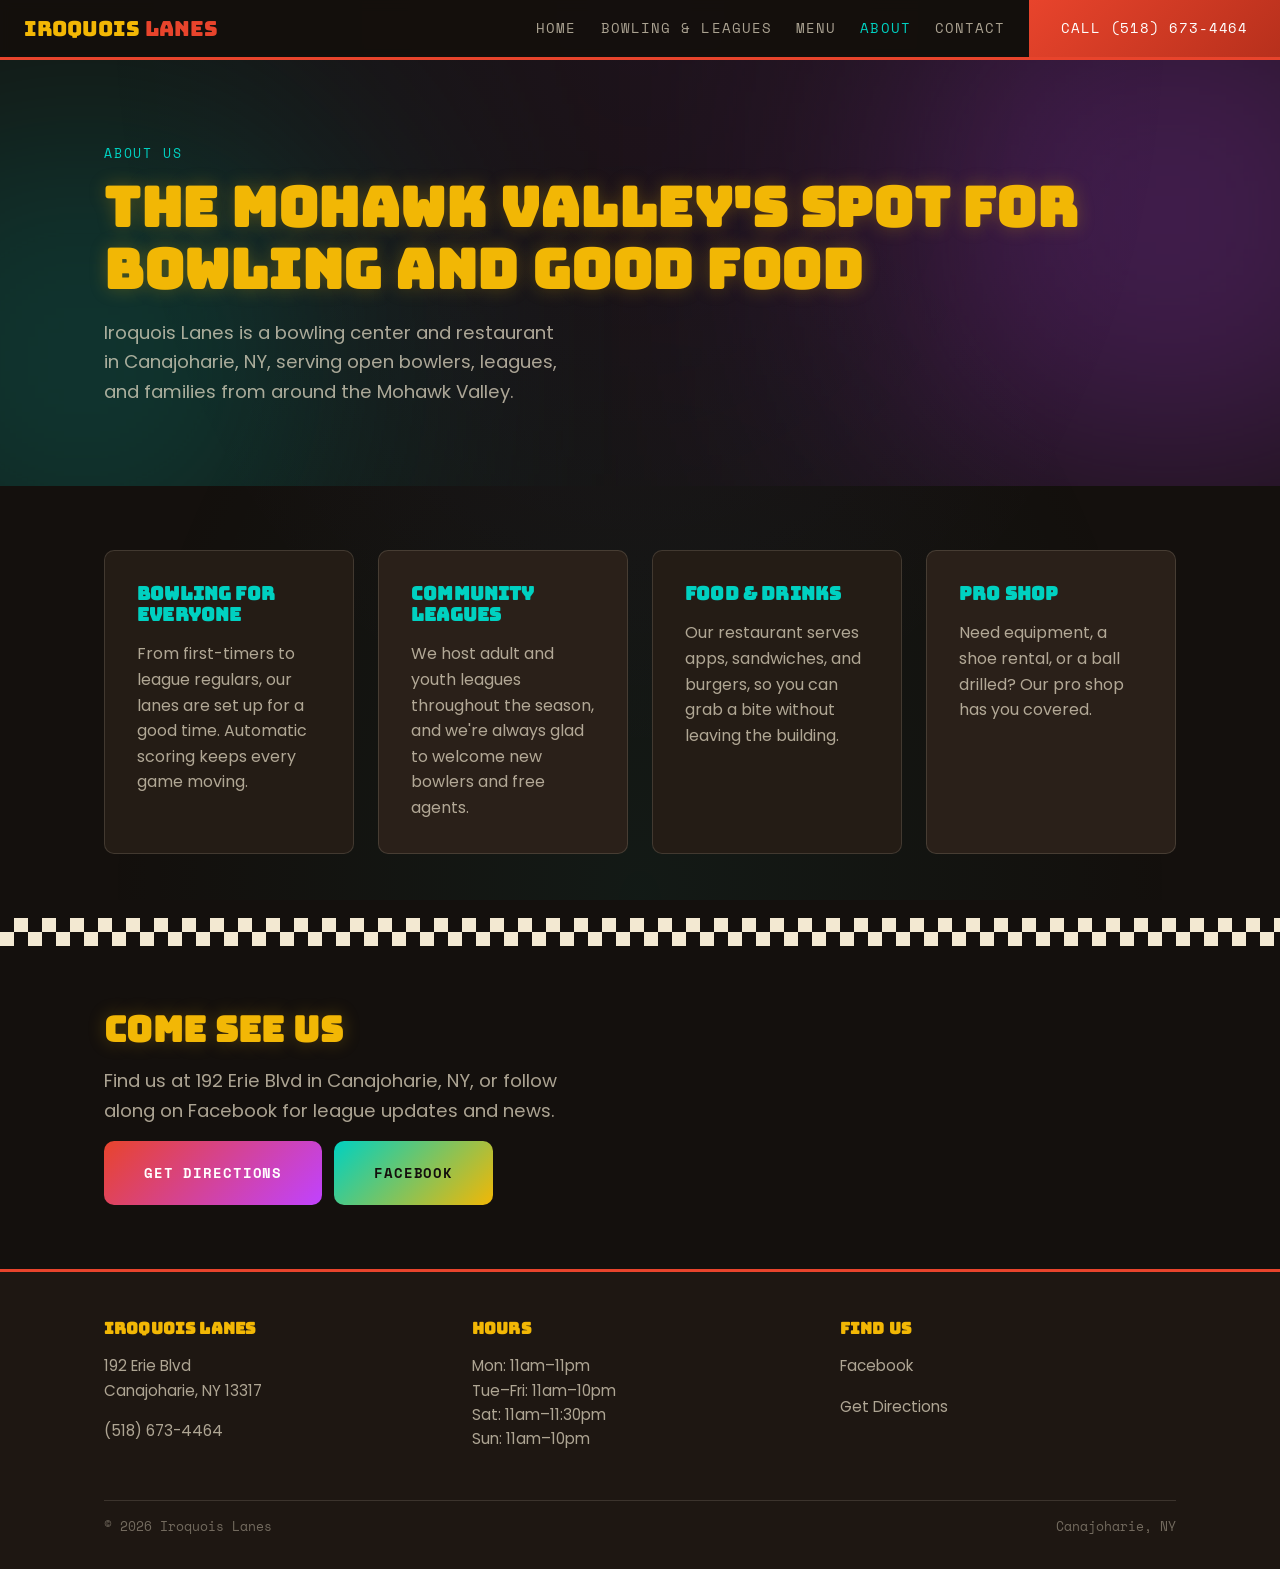
==== about.html @ 58350961 "Initial multi-page site for Iroquois Lanes Home, Bowling & Leagues, Menu, About, and Contact pages w" ====
<!DOCTYPE html>
<html lang="en">
<head>
<meta charset="UTF-8">
<meta name="viewport" content="width=device-width, initial-scale=1.0">
<title>About | Iroquois Lanes</title>
<meta name="description" content="Iroquois Lanes is Canajoharie, NY's home for bowling, leagues, and good food in the Mohawk Valley.">
<link rel="preconnect" href="https://fonts.googleapis.com">
<link rel="preconnect" href="https://fonts.gstatic.com" crossorigin>
<link href="https://fonts.googleapis.com/css2?family=Bungee&family=Poppins:wght@400;500;600;700&family=Space+Mono:wght@400;700&display=swap" rel="stylesheet">
<link rel="stylesheet" href="styles.css">
</head>
<body>
<a class="skip-link" href="#main">Skip to content</a>

<header class="site-header">
  <div class="header-content">
    <a href="index.html" class="brand">IROQUOIS <span>LANES</span></a>
    <button class="nav-toggle" aria-label="Toggle navigation" aria-expanded="false">&#9776;</button>
    <nav class="main-nav">
      <a href="index.html">Home</a>
      <a href="leagues.html">Bowling &amp; Leagues</a>
      <a href="menu.html">Menu</a>
      <a href="about.html" aria-current="page">About</a>
      <a href="contact.html">Contact</a>
    </nav>
  </div>
  <a href="tel:+15186734464" class="btn-header">Call (518) 673-4464</a>
</header>

<main id="main">

  <section class="hero">
    <div class="wrap">
      <span class="eyebrow">About Us</span>
      <h1>The Mohawk Valley's spot for bowling and good food</h1>
      <p class="hero-sub">Iroquois Lanes is a bowling center and restaurant in Canajoharie, NY, serving open bowlers, leagues, and families from around the Mohawk Valley.</p>
    </div>
  </section>

  <section>
    <div class="wrap">
      <div class="card-grid">
        <div class="card">
          <h3>Bowling for Everyone</h3>
          <p>From first-timers to league regulars, our lanes are set up for a good time. Automatic scoring keeps every game moving.</p>
        </div>
        <div class="card">
          <h3>Community Leagues</h3>
          <p>We host adult and youth leagues throughout the season, and we're always glad to welcome new bowlers and free agents.</p>
        </div>
        <div class="card">
          <h3>Food &amp; Drinks</h3>
          <p>Our restaurant serves apps, sandwiches, and burgers, so you can grab a bite without leaving the building.</p>
        </div>
        <div class="card">
          <h3>Pro Shop</h3>
          <p>Need equipment, a shoe rental, or a ball drilled? Our pro shop has you covered.</p>
        </div>
      </div>
    </div>
  </section>

  <div class="checker-divider"></div>

  <section>
    <div class="wrap">
      <h2>Come see us</h2>
      <p class="hero-sub">Find us at 192 Erie Blvd in Canajoharie, NY, or follow along on Facebook for league updates and news.</p>
      <div class="btn-row">
        <a href="contact.html" class="btn-primary">Get Directions</a>
        <a href="https://www.facebook.com/p/Iroquois-Lanes-100047014855632/" target="_blank" rel="noopener" class="btn-secondary">Facebook</a>
      </div>
    </div>
  </section>

</main>

<footer class="site-footer">
  <div class="wrap">
    <div class="footer-grid">
      <div>
        <h3>Iroquois Lanes</h3>
        <p>192 Erie Blvd<br>Canajoharie, NY 13317</p>
        <p><a href="tel:+15186734464">(518) 673-4464</a></p>
      </div>
      <div>
        <h3>Hours</h3>
        <p>Mon: 11am&ndash;11pm<br>Tue&ndash;Fri: 11am&ndash;10pm<br>Sat: 11am&ndash;11:30pm<br>Sun: 11am&ndash;10pm</p>
      </div>
      <div>
        <h3>Find Us</h3>
        <p><a href="https://www.facebook.com/p/Iroquois-Lanes-100047014855632/" target="_blank" rel="noopener">Facebook</a></p>
        <p><a href="https://www.google.com/maps/search/?api=1&query=Iroquois+Lanes+192+Erie+Blvd+Canajoharie+NY+13317" target="_blank" rel="noopener">Get Directions</a></p>
      </div>
    </div>
    <div class="footer-bottom">
      <span>&copy; <span id="year"></span> Iroquois Lanes</span>
      <span>Canajoharie, NY</span>
    </div>
  </div>
</footer>

<script src="script.js"></script>
</body>
</html>
---- styles.css ----
/* ============================================
   Iroquois Lanes — shared stylesheet
   Retro bowling-alley theme: dark lane-house
   palette, neon marquee accents, checkerboard
   floor motif.
   ============================================ */

:root {
  /* Palette */
  --bg: #14100d;
  --bg-alt: #1e1712;
  --paper: #241c15;
  --paper-raised: #2a2019;
  --cream: #F3E9D2;
  --ink: #F3E9D2;
  --ink-soft: rgba(243, 233, 210, 0.68);
  --ink-faint: rgba(243, 233, 210, 0.4);
  --pin-red: #E8442C;
  --pin-red-deep: #B7301C;
  --lane-gold: #F2B705;
  --neon-purple: #C042FF;
  --neon-teal: #00D1C1;
  --border: rgba(243, 233, 210, 0.14);

  /* Type */
  --font-display: 'Bungee', system-ui, sans-serif;
  --font-body: 'Poppins', system-ui, sans-serif;
  --font-mono: 'Space Mono', monospace;

  /* Spacing scale */
  --sp-01: 0.25rem;
  --sp-02: 0.5rem;
  --sp-03: 0.75rem;
  --sp-04: 1rem;
  --sp-05: 1.5rem;
  --sp-06: 2rem;
  --sp-07: 2.5rem;
  --sp-08: 3rem;
  --sp-09: 4rem;
  --sp-10: 5rem;

  --radius: 10px;
  --motion: 200ms ease;

  color-scheme: dark;
}

@media (prefers-reduced-motion: reduce) {
  *, *::before, *::after {
    animation-duration: 0.001ms !important;
    animation-iteration-count: 1 !important;
    transition-duration: 0.001ms !important;
    scroll-behavior: auto !important;
  }
}

* { box-sizing: border-box; }

html { scroll-behavior: smooth; }

body {
  margin: 0;
  background: var(--bg);
  color: var(--ink);
  font-family: var(--font-body);
  font-size: 1rem;
  line-height: 1.6;
  -webkit-font-smoothing: antialiased;
}

body::after {
  content: '';
  position: fixed;
  inset: 0;
  pointer-events: none;
  background: radial-gradient(ellipse at top, rgba(192, 66, 255, 0.06), transparent 60%),
              radial-gradient(ellipse at bottom, rgba(0, 209, 193, 0.05), transparent 60%);
  z-index: 0;
}

img { max-width: 100%; display: block; }

a { color: var(--neon-teal); text-decoration: none; }
a:hover { color: var(--lane-gold); }

h1, h2, h3 {
  font-family: var(--font-display);
  line-height: 1.15;
  letter-spacing: 0.01em;
  margin: 0 0 var(--sp-04);
  color: var(--lane-gold);
  text-shadow: 0 0 18px rgba(242, 183, 5, 0.25);
}

h1 { font-size: clamp(2rem, 5vw, 3.4rem); }
h2 { font-size: clamp(1.5rem, 3.4vw, 2.2rem); }
h3 { font-size: 1.15rem; }

p { margin: 0 0 var(--sp-04); }

.eyebrow {
  font-family: var(--font-mono);
  text-transform: uppercase;
  letter-spacing: 0.14em;
  font-size: 0.8rem;
  color: var(--neon-teal);
  display: inline-block;
  margin-bottom: var(--sp-03);
}

.wrap {
  max-width: 1120px;
  margin: 0 auto;
  padding: 0 var(--sp-05);
  position: relative;
  z-index: 1;
}

section { padding: var(--sp-09) 0; }

/* Skip link */
.skip-link {
  position: absolute;
  left: -999px;
  top: 0;
  background: var(--pin-red);
  color: #fff;
  padding: var(--sp-03) var(--sp-04);
  z-index: 100;
}
.skip-link:focus { left: var(--sp-04); top: var(--sp-04); }

/* ============ Header / Nav ============ */
.site-header {
  position: sticky;
  top: 0;
  z-index: 50;
  display: flex;
  align-items: stretch;
  background: rgba(20, 16, 13, 0.92);
  backdrop-filter: blur(6px);
  border-bottom: 3px solid var(--pin-red);
}

.header-content {
  flex: 1;
  display: flex;
  align-items: center;
  justify-content: space-between;
  max-width: 1120px;
  margin: 0 auto;
  padding: var(--sp-03) var(--sp-05);
  gap: var(--sp-05);
}

.brand {
  font-family: var(--font-display);
  font-size: 1.3rem;
  color: var(--lane-gold);
  white-space: nowrap;
}
.brand span { color: var(--pin-red); }

.main-nav {
  display: flex;
  gap: var(--sp-05);
  flex-wrap: wrap;
}

.main-nav a {
  font-family: var(--font-mono);
  font-size: 0.85rem;
  text-transform: uppercase;
  letter-spacing: 0.08em;
  color: var(--ink-soft);
}
.main-nav a:hover,
.main-nav a[aria-current="page"] { color: var(--neon-teal); }

.btn-header {
  display: flex;
  align-items: center;
  padding: 0 var(--sp-06);
  background: linear-gradient(135deg, var(--pin-red), var(--pin-red-deep));
  color: #fff;
  font-family: var(--font-mono);
  font-size: 0.85rem;
  letter-spacing: 0.06em;
  text-transform: uppercase;
  white-space: nowrap;
}
.btn-header:hover { background: var(--neon-purple); color: #fff; }

.nav-toggle {
  display: none;
  background: none;
  border: 1px solid var(--border);
  color: var(--ink);
  font-size: 1.4rem;
  padding: var(--sp-02) var(--sp-03);
  border-radius: var(--radius);
}

@media (max-width: 800px) {
  .nav-toggle { display: block; }
  .main-nav {
    display: none;
    position: absolute;
    top: 100%;
    left: 0;
    right: 0;
    background: var(--bg-alt);
    flex-direction: column;
    gap: 0;
    border-bottom: 3px solid var(--pin-red);
  }
  .main-nav.open { display: flex; }
  .main-nav a {
    padding: var(--sp-04) var(--sp-05);
    border-top: 1px solid var(--border);
  }
  .btn-header { display: none; }
}

/* ============ Buttons ============ */
.btn-primary,
.btn-secondary {
  display: inline-flex;
  align-items: center;
  justify-content: center;
  padding: 0 var(--sp-07);
  height: 64px;
  font-family: var(--font-mono);
  font-size: 0.9rem;
  text-transform: uppercase;
  letter-spacing: 0.06em;
  border-radius: var(--radius);
  color: #14100d;
  font-weight: 700;
}

.btn-primary { background: linear-gradient(135deg, var(--pin-red), var(--neon-purple)); color: #fff; }
.btn-secondary { background: linear-gradient(135deg, var(--neon-teal), var(--lane-gold)); }

.btn-primary:hover, .btn-secondary:hover {
  background: #7a4fae;
  color: #fff;
}

.btn-row { display: flex; gap: var(--sp-03); flex-wrap: wrap; }

/* ============ Hero ============ */
.hero {
  padding: var(--sp-10) 0 var(--sp-09);
  position: relative;
  overflow: hidden;
}
.hero::before {
  content: '';
  position: absolute;
  top: -20%;
  right: -10%;
  width: 480px;
  height: 480px;
  background: var(--neon-purple);
  filter: blur(140px);
  opacity: 0.35;
  z-index: 0;
}
.hero::after {
  content: '';
  position: absolute;
  bottom: -20%;
  left: -10%;
  width: 420px;
  height: 420px;
  background: var(--neon-teal);
  filter: blur(140px);
  opacity: 0.3;
  z-index: 0;
}

.hero-grid {
  display: grid;
  grid-template-columns: 1.1fr 0.9fr;
  gap: var(--sp-08);
  align-items: center;
}

@media (max-width: 900px) {
  .hero-grid { grid-template-columns: 1fr; }
}

.hero-sub {
  font-size: 1.15rem;
  color: var(--ink-soft);
  max-width: 42ch;
}

.hero-photo-frame {
  border-radius: var(--radius);
  overflow: hidden;
  border: 3px solid var(--neon-teal);
  box-shadow: 0 0 30px rgba(0, 209, 193, 0.25);
  aspect-ratio: 4/3;
  background: linear-gradient(135deg, var(--paper-raised), var(--bg-alt));
}
.hero-photo-frame img { width: 100%; height: 100%; object-fit: cover; }

/* ============ Info strip ============ */
.info-strip {
  background: var(--paper);
  border-top: 1px solid var(--border);
  border-bottom: 1px solid var(--border);
}
.info-strip .wrap {
  display: grid;
  grid-template-columns: repeat(3, 1fr);
  gap: var(--sp-06);
  padding-top: var(--sp-07);
  padding-bottom: var(--sp-07);
}
@media (max-width: 700px) {
  .info-strip .wrap { grid-template-columns: 1fr; }
}
.info-item .eyebrow { margin-bottom: var(--sp-02); }
.info-item p { margin: 0; color: var(--ink-soft); }
.info-item a { color: var(--ink); font-weight: 600; }
.info-item a:hover { color: var(--neon-teal); }

/* ============ Cards ============ */
.card-grid {
  display: grid;
  grid-template-columns: repeat(auto-fit, minmax(240px, 1fr));
  gap: var(--sp-05);
}

.card {
  background: var(--paper);
  border: 1px solid var(--border);
  border-radius: var(--radius);
  padding: var(--sp-06);
}
.card:nth-child(even) { background: var(--paper-raised); }
.card h3 { color: var(--neon-teal); text-shadow: none; }
.card p { color: var(--ink-soft); margin-bottom: 0; }

/* ============ Checkerboard divider ============ */
.checker-divider {
  height: 28px;
  background-image:
    repeating-conic-gradient(var(--cream) 0% 25%, var(--bg) 0% 50%);
  background-size: 28px 28px;
}

/* ============ Photo strip ============ */
.photo-strip {
  display: grid;
  grid-template-columns: repeat(auto-fit, minmax(200px, 1fr));
  gap: var(--sp-04);
}
.photo-strip .frame {
  border-radius: var(--radius);
  overflow: hidden;
  border: 2px solid var(--border);
  aspect-ratio: 4/3;
  background: var(--paper-raised);
}
.photo-strip .frame img { width: 100%; height: 100%; object-fit: cover; }

/* ============ Menu page ============ */
.menu-section h2 { border-bottom: 2px solid var(--pin-red); padding-bottom: var(--sp-02); display: inline-block; }
.menu-list { list-style: none; margin: 0 0 var(--sp-07); padding: 0; }
.menu-list li {
  display: flex;
  justify-content: space-between;
  gap: var(--sp-04);
  padding: var(--sp-03) 0;
  border-bottom: 1px dashed var(--border);
}
.menu-list .item-name { font-weight: 600; }
.menu-list .item-desc { color: var(--ink-soft); font-size: 0.9rem; display: block; }
.menu-note {
  font-family: var(--font-mono);
  font-size: 0.9rem;
  color: var(--neon-teal);
  background: var(--paper);
  border: 1px dashed var(--neon-teal);
  border-radius: var(--radius);
  padding: var(--sp-04) var(--sp-05);
}

/* ============ Hours table ============ */
.hours-table { width: 100%; border-collapse: collapse; font-family: var(--font-mono); }
.hours-table td { padding: var(--sp-02) 0; border-bottom: 1px solid var(--border); }
.hours-table td:last-child { text-align: right; color: var(--ink-soft); }

/* ============ Map ============ */
.map-frame {
  border-radius: var(--radius);
  overflow: hidden;
  border: 1px solid var(--border);
}
.map-frame iframe { width: 100%; height: 360px; border: 0; display: block; }

/* ============ Footer ============ */
.site-footer {
  background: var(--bg-alt);
  border-top: 3px solid var(--pin-red);
  padding: var(--sp-08) 0 var(--sp-06);
}
.footer-grid {
  display: grid;
  grid-template-columns: repeat(3, 1fr);
  gap: var(--sp-06);
  margin-bottom: var(--sp-06);
}
@media (max-width: 700px) {
  .footer-grid { grid-template-columns: 1fr; }
}
.footer-grid h3 { font-size: 1rem; color: var(--lane-gold); text-shadow: none; }
.footer-grid p, .footer-grid a { color: var(--ink-soft); font-size: 0.95rem; }
.footer-bottom {
  border-top: 1px solid var(--border);
  padding-top: var(--sp-04);
  font-family: var(--font-mono);
  font-size: 0.8rem;
  color: var(--ink-faint);
  display: flex;
  justify-content: space-between;
  flex-wrap: wrap;
  gap: var(--sp-02);
}
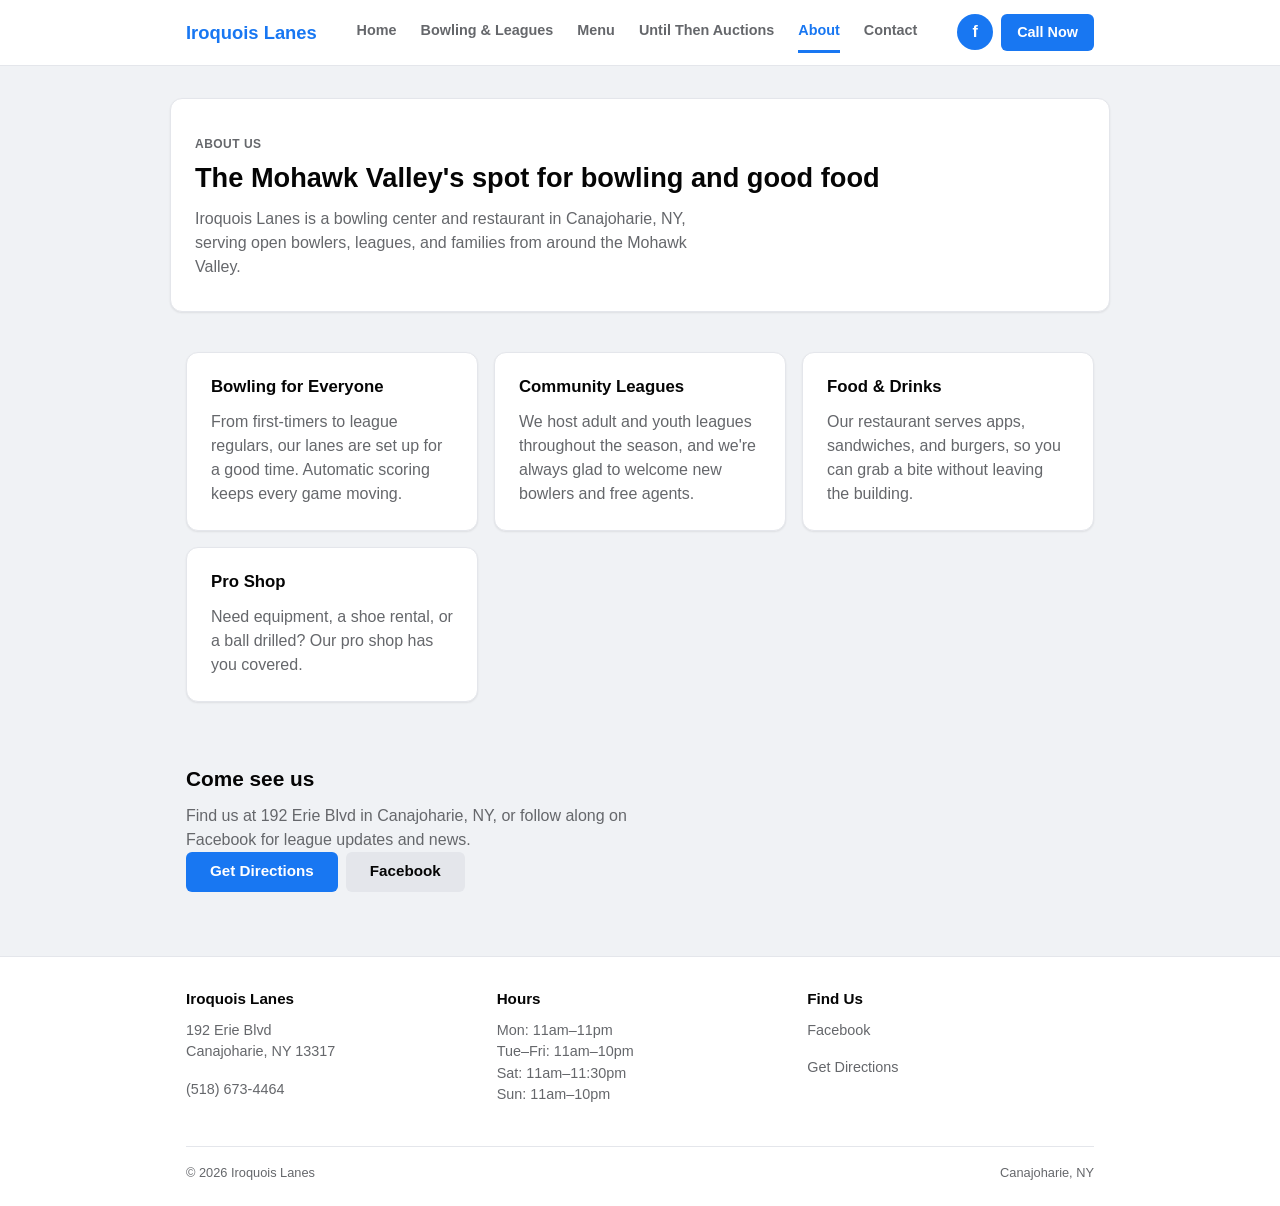
==== commit 1f98e20b: "Add real photos, redesign site to match Facebook, add Until Then auctions page - Rename uploaded pho" ====
--- a/about.html
+++ b/about.html
@@ -5,9 +5,6 @@
 <meta name="viewport" content="width=device-width, initial-scale=1.0">
 <title>About | Iroquois Lanes</title>
 <meta name="description" content="Iroquois Lanes is Canajoharie, NY's home for bowling, leagues, and good food in the Mohawk Valley.">
-<link rel="preconnect" href="https://fonts.googleapis.com">
-<link rel="preconnect" href="https://fonts.gstatic.com" crossorigin>
-<link href="https://fonts.googleapis.com/css2?family=Bungee&family=Poppins:wght@400;500;600;700&family=Space+Mono:wght@400;700&display=swap" rel="stylesheet">
 <link rel="stylesheet" href="styles.css">
 </head>
 <body>
@@ -15,17 +12,21 @@
 
 <header class="site-header">
   <div class="header-content">
-    <a href="index.html" class="brand">IROQUOIS <span>LANES</span></a>
-    <button class="nav-toggle" aria-label="Toggle navigation" aria-expanded="false">&#9776;</button>
+    <a href="index.html" class="brand">Iroquois Lanes</a>
     <nav class="main-nav">
       <a href="index.html">Home</a>
       <a href="leagues.html">Bowling &amp; Leagues</a>
       <a href="menu.html">Menu</a>
+      <a href="auctions.html">Until Then Auctions</a>
       <a href="about.html" aria-current="page">About</a>
       <a href="contact.html">Contact</a>
     </nav>
+    <div class="header-actions">
+      <button class="nav-toggle" aria-label="Toggle navigation" aria-expanded="false">&#9776;</button>
+      <a href="https://www.facebook.com/p/Iroquois-Lanes-100047014855632/" target="_blank" rel="noopener" class="fb-icon-btn" aria-label="Iroquois Lanes on Facebook">f</a>
+      <a href="tel:+15186734464" class="btn-header">Call Now</a>
+    </div>
   </div>
-  <a href="tel:+15186734464" class="btn-header">Call (518) 673-4464</a>
 </header>
 
 <main id="main">
@@ -60,8 +61,6 @@
       </div>
     </div>
   </section>
-
-  <div class="checker-divider"></div>
 
   <section>
     <div class="wrap">
--- a/styles.css
+++ b/styles.css
@@ -1,33 +1,32 @@
 /* ============================================
    Iroquois Lanes — shared stylesheet
-   Retro bowling-alley theme: dark lane-house
-   palette, neon marquee accents, checkerboard
-   floor motif.
+   Deliberately plain, Facebook-like look: light
+   gray page background, white rounded cards,
+   Facebook blue accents, system font stack.
+   The site is meant to feel like a companion to
+   the Iroquois Lanes Facebook Page, not a
+   separate "designed" brand.
    ============================================ */
 
 :root {
-  /* Palette */
-  --bg: #14100d;
-  --bg-alt: #1e1712;
-  --paper: #241c15;
-  --paper-raised: #2a2019;
-  --cream: #F3E9D2;
-  --ink: #F3E9D2;
-  --ink-soft: rgba(243, 233, 210, 0.68);
-  --ink-faint: rgba(243, 233, 210, 0.4);
-  --pin-red: #E8442C;
-  --pin-red-deep: #B7301C;
-  --lane-gold: #F2B705;
-  --neon-purple: #C042FF;
-  --neon-teal: #00D1C1;
-  --border: rgba(243, 233, 210, 0.14);
-
-  /* Type */
-  --font-display: 'Bungee', system-ui, sans-serif;
-  --font-body: 'Poppins', system-ui, sans-serif;
-  --font-mono: 'Space Mono', monospace;
-
-  /* Spacing scale */
+  --fb-blue: #1877F2;
+  --fb-blue-dark: #166FE5;
+  --fb-blue-light: #E7F3FF;
+  --fb-green: #42B72A;
+  --fb-green-dark: #36A420;
+
+  --bg: #F0F2F5;
+  --card: #FFFFFF;
+  --text: #050505;
+  --text-secondary: #65676B;
+  --border: #CED0D4;
+  --border-light: #E4E6EB;
+
+  --font-body: -apple-system, BlinkMacSystemFont, "Segoe UI", Roboto, Helvetica, Arial, sans-serif;
+
+  --radius: 8px;
+  --radius-lg: 12px;
+
   --sp-01: 0.25rem;
   --sp-02: 0.5rem;
   --sp-03: 0.75rem;
@@ -36,13 +35,8 @@
   --sp-06: 2rem;
   --sp-07: 2.5rem;
   --sp-08: 3rem;
-  --sp-09: 4rem;
-  --sp-10: 5rem;
-
-  --radius: 10px;
-  --motion: 200ms ease;
-
-  color-scheme: dark;
+
+  color-scheme: light;
 }
 
 @media (prefers-reduced-motion: reduce) {
@@ -61,69 +55,63 @@
 body {
   margin: 0;
   background: var(--bg);
-  color: var(--ink);
+  color: var(--text);
   font-family: var(--font-body);
   font-size: 1rem;
-  line-height: 1.6;
+  line-height: 1.5;
   -webkit-font-smoothing: antialiased;
 }
 
-body::after {
-  content: '';
-  position: fixed;
-  inset: 0;
-  pointer-events: none;
-  background: radial-gradient(ellipse at top, rgba(192, 66, 255, 0.06), transparent 60%),
-              radial-gradient(ellipse at bottom, rgba(0, 209, 193, 0.05), transparent 60%);
-  z-index: 0;
-}
-
 img { max-width: 100%; display: block; }
 
-a { color: var(--neon-teal); text-decoration: none; }
-a:hover { color: var(--lane-gold); }
+a { color: var(--fb-blue); text-decoration: none; }
+a:hover { text-decoration: underline; }
 
 h1, h2, h3 {
-  font-family: var(--font-display);
-  line-height: 1.15;
-  letter-spacing: 0.01em;
-  margin: 0 0 var(--sp-04);
-  color: var(--lane-gold);
-  text-shadow: 0 0 18px rgba(242, 183, 5, 0.25);
-}
-
-h1 { font-size: clamp(2rem, 5vw, 3.4rem); }
-h2 { font-size: clamp(1.5rem, 3.4vw, 2.2rem); }
-h3 { font-size: 1.15rem; }
+  font-family: var(--font-body);
+  font-weight: 700;
+  line-height: 1.25;
+  margin: 0 0 var(--sp-03);
+  color: var(--text);
+}
+
+h1 { font-size: 1.7rem; }
+h2 { font-size: 1.3rem; }
+h3 { font-size: 1.05rem; }
 
 p { margin: 0 0 var(--sp-04); }
 
 .eyebrow {
-  font-family: var(--font-mono);
   text-transform: uppercase;
-  letter-spacing: 0.14em;
-  font-size: 0.8rem;
-  color: var(--neon-teal);
+  letter-spacing: 0.04em;
+  font-size: 0.75rem;
+  font-weight: 700;
+  color: var(--text-secondary);
   display: inline-block;
-  margin-bottom: var(--sp-03);
+  margin-bottom: var(--sp-02);
 }
 
 .wrap {
-  max-width: 1120px;
+  max-width: 940px;
   margin: 0 auto;
-  padding: 0 var(--sp-05);
-  position: relative;
-  z-index: 1;
-}
-
-section { padding: var(--sp-09) 0; }
+  padding: 0 var(--sp-04);
+}
+
+section { padding: var(--sp-06) 0; }
+
+.card {
+  background: var(--card);
+  border: 1px solid var(--border-light);
+  border-radius: var(--radius-lg);
+  box-shadow: 0 1px 2px rgba(0, 0, 0, 0.08);
+}
 
 /* Skip link */
 .skip-link {
   position: absolute;
   left: -999px;
   top: 0;
-  background: var(--pin-red);
+  background: var(--fb-blue);
   color: #fff;
   padding: var(--sp-03) var(--sp-04);
   z-index: 100;
@@ -135,31 +123,26 @@
   position: sticky;
   top: 0;
   z-index: 50;
-  display: flex;
-  align-items: stretch;
-  background: rgba(20, 16, 13, 0.92);
-  backdrop-filter: blur(6px);
-  border-bottom: 3px solid var(--pin-red);
+  background: var(--card);
+  border-bottom: 1px solid var(--border-light);
 }
 
 .header-content {
-  flex: 1;
   display: flex;
   align-items: center;
   justify-content: space-between;
-  max-width: 1120px;
+  max-width: 940px;
   margin: 0 auto;
-  padding: var(--sp-03) var(--sp-05);
-  gap: var(--sp-05);
+  padding: var(--sp-03) var(--sp-04);
+  gap: var(--sp-04);
 }
 
 .brand {
-  font-family: var(--font-display);
-  font-size: 1.3rem;
-  color: var(--lane-gold);
+  font-size: 1.15rem;
+  font-weight: 800;
+  color: var(--fb-blue);
   white-space: nowrap;
 }
-.brand span { color: var(--pin-red); }
 
 .main-nav {
   display: flex;
@@ -168,40 +151,63 @@
 }
 
 .main-nav a {
-  font-family: var(--font-mono);
-  font-size: 0.85rem;
-  text-transform: uppercase;
-  letter-spacing: 0.08em;
-  color: var(--ink-soft);
-}
-.main-nav a:hover,
-.main-nav a[aria-current="page"] { color: var(--neon-teal); }
+  font-size: 0.9rem;
+  font-weight: 600;
+  color: var(--text-secondary);
+  padding: var(--sp-02) 0;
+  border-bottom: 3px solid transparent;
+}
+.main-nav a:hover { color: var(--text); text-decoration: none; }
+.main-nav a[aria-current="page"] {
+  color: var(--fb-blue);
+  border-bottom-color: var(--fb-blue);
+}
+
+.header-actions {
+  display: flex;
+  align-items: center;
+  gap: var(--sp-02);
+}
 
 .btn-header {
-  display: flex;
-  align-items: center;
-  padding: 0 var(--sp-06);
-  background: linear-gradient(135deg, var(--pin-red), var(--pin-red-deep));
+  display: inline-flex;
+  align-items: center;
+  padding: var(--sp-02) var(--sp-04);
+  background: var(--fb-blue);
   color: #fff;
-  font-family: var(--font-mono);
-  font-size: 0.85rem;
-  letter-spacing: 0.06em;
-  text-transform: uppercase;
+  font-size: 0.9rem;
+  font-weight: 600;
+  border-radius: 6px;
   white-space: nowrap;
 }
-.btn-header:hover { background: var(--neon-purple); color: #fff; }
+.btn-header:hover { background: var(--fb-blue-dark); color: #fff; text-decoration: none; }
+
+.fb-icon-btn {
+  display: inline-flex;
+  align-items: center;
+  justify-content: center;
+  width: 36px;
+  height: 36px;
+  border-radius: 50%;
+  background: var(--fb-blue);
+  color: #fff;
+  font-weight: 800;
+  font-size: 1rem;
+  flex-shrink: 0;
+}
+.fb-icon-btn:hover { background: var(--fb-blue-dark); color: #fff; text-decoration: none; }
 
 .nav-toggle {
   display: none;
   background: none;
   border: 1px solid var(--border);
-  color: var(--ink);
-  font-size: 1.4rem;
+  color: var(--text);
+  font-size: 1.3rem;
   padding: var(--sp-02) var(--sp-03);
   border-radius: var(--radius);
 }
 
-@media (max-width: 800px) {
+@media (max-width: 780px) {
   .nav-toggle { display: block; }
   .main-nav {
     display: none;
@@ -209,17 +215,19 @@
     top: 100%;
     left: 0;
     right: 0;
-    background: var(--bg-alt);
+    background: var(--card);
     flex-direction: column;
     gap: 0;
-    border-bottom: 3px solid var(--pin-red);
+    border-bottom: 1px solid var(--border-light);
+    box-shadow: 0 4px 8px rgba(0,0,0,0.08);
   }
   .main-nav.open { display: flex; }
   .main-nav a {
-    padding: var(--sp-04) var(--sp-05);
-    border-top: 1px solid var(--border);
+    padding: var(--sp-04);
+    border-bottom: 1px solid var(--border-light);
+    border-left: 3px solid transparent;
   }
-  .btn-header { display: none; }
+  .main-nav a[aria-current="page"] { border-bottom-color: var(--border-light); border-left-color: var(--fb-blue); }
 }
 
 /* ============ Buttons ============ */
@@ -228,204 +236,264 @@
   display: inline-flex;
   align-items: center;
   justify-content: center;
-  padding: 0 var(--sp-07);
-  height: 64px;
-  font-family: var(--font-mono);
-  font-size: 0.9rem;
-  text-transform: uppercase;
-  letter-spacing: 0.06em;
-  border-radius: var(--radius);
-  color: #14100d;
-  font-weight: 700;
-}
-
-.btn-primary { background: linear-gradient(135deg, var(--pin-red), var(--neon-purple)); color: #fff; }
-.btn-secondary { background: linear-gradient(135deg, var(--neon-teal), var(--lane-gold)); }
-
-.btn-primary:hover, .btn-secondary:hover {
-  background: #7a4fae;
+  gap: var(--sp-02);
+  padding: 0 var(--sp-05);
+  height: 40px;
+  font-size: 0.95rem;
+  font-weight: 600;
+  border-radius: 6px;
+  border: none;
+}
+
+.btn-primary { background: var(--fb-blue); color: #fff; }
+.btn-primary:hover { background: var(--fb-blue-dark); color: #fff; text-decoration: none; }
+
+.btn-secondary { background: var(--border-light); color: var(--text); }
+.btn-secondary:hover { background: #d8dadf; color: var(--text); text-decoration: none; }
+
+.btn-facebook { background: var(--fb-blue-light); color: var(--fb-blue); }
+.btn-facebook:hover { background: #d8e9ff; color: var(--fb-blue); text-decoration: none; }
+
+.btn-row { display: flex; gap: var(--sp-02); flex-wrap: wrap; }
+
+/* ============ Page header (Facebook-Page-style, homepage) ============ */
+.page-header { padding-top: var(--sp-05); }
+
+.page-header-card {
+  background: var(--card);
+  border: 1px solid var(--border-light);
+  border-radius: var(--radius-lg);
+  overflow: hidden;
+  box-shadow: 0 1px 2px rgba(0, 0, 0, 0.08);
+}
+
+.cover-photo {
+  width: 100%;
+  aspect-ratio: 2.7 / 1;
+  background: var(--fb-blue-light);
+  overflow: hidden;
+}
+.cover-photo img { width: 100%; height: 100%; object-fit: cover; }
+
+.page-identity {
+  display: flex;
+  align-items: flex-end;
+  gap: var(--sp-04);
+  padding: 0 var(--sp-05);
+  margin-top: -48px;
+}
+
+.profile-badge {
+  width: 96px;
+  height: 96px;
+  border-radius: 50%;
+  background: var(--fb-blue);
   color: #fff;
-}
-
-.btn-row { display: flex; gap: var(--sp-03); flex-wrap: wrap; }
-
-/* ============ Hero ============ */
+  display: flex;
+  align-items: center;
+  justify-content: center;
+  font-size: 1.9rem;
+  font-weight: 800;
+  border: 4px solid var(--card);
+  flex-shrink: 0;
+}
+
+.page-title-block { padding-bottom: var(--sp-03); }
+.page-title-block h1 { margin-bottom: var(--sp-01); }
+.page-category { color: var(--text-secondary); font-size: 0.95rem; margin: 0; }
+
+.page-actions {
+  padding: var(--sp-04) var(--sp-05) var(--sp-05);
+  border-top: 1px solid var(--border-light);
+  margin-top: var(--sp-04);
+}
+
+@media (max-width: 560px) {
+  .page-identity { flex-direction: column; align-items: flex-start; gap: var(--sp-03); }
+  .profile-badge { width: 76px; height: 76px; font-size: 1.5rem; }
+}
+
+/* ============ Simple page header (subpages) ============ */
 .hero {
-  padding: var(--sp-10) 0 var(--sp-09);
-  position: relative;
-  overflow: hidden;
-}
-.hero::before {
-  content: '';
-  position: absolute;
-  top: -20%;
-  right: -10%;
-  width: 480px;
-  height: 480px;
-  background: var(--neon-purple);
-  filter: blur(140px);
-  opacity: 0.35;
-  z-index: 0;
-}
-.hero::after {
-  content: '';
-  position: absolute;
-  bottom: -20%;
-  left: -10%;
-  width: 420px;
-  height: 420px;
-  background: var(--neon-teal);
-  filter: blur(140px);
-  opacity: 0.3;
-  z-index: 0;
+  padding: var(--sp-06) 0 var(--sp-02);
+}
+.hero .wrap {
+  background: var(--card);
+  border: 1px solid var(--border-light);
+  border-radius: var(--radius-lg);
+  padding: var(--sp-06) var(--sp-05);
+  box-shadow: 0 1px 2px rgba(0, 0, 0, 0.08);
+}
+.hero-sub {
+  font-size: 1rem;
+  color: var(--text-secondary);
+  max-width: 56ch;
+  margin-bottom: 0;
 }
 
 .hero-grid {
   display: grid;
   grid-template-columns: 1.1fr 0.9fr;
-  gap: var(--sp-08);
-  align-items: center;
-}
-
-@media (max-width: 900px) {
+  gap: var(--sp-05);
+  align-items: center;
+}
+@media (max-width: 780px) {
   .hero-grid { grid-template-columns: 1fr; }
 }
 
-.hero-sub {
-  font-size: 1.15rem;
-  color: var(--ink-soft);
-  max-width: 42ch;
-}
-
-.hero-photo-frame {
-  border-radius: var(--radius);
-  overflow: hidden;
-  border: 3px solid var(--neon-teal);
-  box-shadow: 0 0 30px rgba(0, 209, 193, 0.25);
-  aspect-ratio: 4/3;
-  background: linear-gradient(135deg, var(--paper-raised), var(--bg-alt));
-}
-.hero-photo-frame img { width: 100%; height: 100%; object-fit: cover; }
-
 /* ============ Info strip ============ */
-.info-strip {
-  background: var(--paper);
-  border-top: 1px solid var(--border);
-  border-bottom: 1px solid var(--border);
-}
+.info-strip { padding: var(--sp-05) 0; }
 .info-strip .wrap {
   display: grid;
   grid-template-columns: repeat(3, 1fr);
-  gap: var(--sp-06);
-  padding-top: var(--sp-07);
-  padding-bottom: var(--sp-07);
+  gap: var(--sp-04);
 }
 @media (max-width: 700px) {
   .info-strip .wrap { grid-template-columns: 1fr; }
 }
+.info-item {
+  background: var(--card);
+  border: 1px solid var(--border-light);
+  border-radius: var(--radius);
+  padding: var(--sp-04);
+}
 .info-item .eyebrow { margin-bottom: var(--sp-02); }
-.info-item p { margin: 0; color: var(--ink-soft); }
-.info-item a { color: var(--ink); font-weight: 600; }
-.info-item a:hover { color: var(--neon-teal); }
-
-/* ============ Cards ============ */
+.info-item p { margin: 0; color: var(--text-secondary); }
+.info-item a { color: var(--text); font-weight: 600; }
+.info-item a:hover { color: var(--fb-blue); }
+
+/* ============ Cards grid ============ */
 .card-grid {
   display: grid;
-  grid-template-columns: repeat(auto-fit, minmax(240px, 1fr));
-  gap: var(--sp-05);
-}
-
-.card {
-  background: var(--paper);
-  border: 1px solid var(--border);
-  border-radius: var(--radius);
-  padding: var(--sp-06);
-}
-.card:nth-child(even) { background: var(--paper-raised); }
-.card h3 { color: var(--neon-teal); text-shadow: none; }
-.card p { color: var(--ink-soft); margin-bottom: 0; }
-
-/* ============ Checkerboard divider ============ */
-.checker-divider {
-  height: 28px;
-  background-image:
-    repeating-conic-gradient(var(--cream) 0% 25%, var(--bg) 0% 50%);
-  background-size: 28px 28px;
-}
-
-/* ============ Photo strip ============ */
+  grid-template-columns: repeat(auto-fit, minmax(220px, 1fr));
+  gap: var(--sp-04);
+}
+
+.card-grid .card { padding: var(--sp-05); }
+.card-grid .card h3 { color: var(--text); }
+.card-grid .card p { color: var(--text-secondary); margin-bottom: 0; }
+
+/* ============ Facebook callout ============ */
+.fb-callout {
+  display: flex;
+  align-items: center;
+  justify-content: space-between;
+  gap: var(--sp-04);
+  flex-wrap: wrap;
+  padding: var(--sp-05);
+  background: var(--fb-blue-light);
+  border: 1px solid #cfe4ff;
+  border-radius: var(--radius-lg);
+}
+.fb-callout-text { display: flex; align-items: center; gap: var(--sp-04); }
+.fb-callout h3 { margin: 0 0 2px; }
+.fb-callout p { margin: 0; color: var(--text-secondary); }
+
+/* ============ Photo grid (Facebook Photos tab style) ============ */
 .photo-strip {
   display: grid;
-  grid-template-columns: repeat(auto-fit, minmax(200px, 1fr));
-  gap: var(--sp-04);
+  grid-template-columns: repeat(auto-fit, minmax(160px, 1fr));
+  gap: var(--sp-02);
 }
 .photo-strip .frame {
   border-radius: var(--radius);
   overflow: hidden;
-  border: 2px solid var(--border);
-  aspect-ratio: 4/3;
-  background: var(--paper-raised);
+  aspect-ratio: 1 / 1;
+  background: var(--border-light);
 }
 .photo-strip .frame img { width: 100%; height: 100%; object-fit: cover; }
 
+/* ============ Facebook feed widget ============ */
+.fb-widget-wrap {
+  width: 100%;
+  overflow-x: auto;
+  display: flex;
+  justify-content: center;
+}
+.fb-widget-wrap .fb-page { max-width: 100%; }
+
+/* ============ External listing links (auctions page) ============ */
+.listing-grid {
+  display: grid;
+  grid-template-columns: repeat(auto-fit, minmax(220px, 1fr));
+  gap: var(--sp-04);
+}
+.listing-card {
+  padding: var(--sp-05);
+  display: flex;
+  flex-direction: column;
+  gap: var(--sp-02);
+}
+.listing-card h3 { margin-bottom: 0; }
+.listing-card p { color: var(--text-secondary); margin-bottom: var(--sp-02); }
+.listing-card .btn-secondary { align-self: flex-start; }
+
+/* ============ Divider ============ */
+.divider {
+  height: 1px;
+  background: var(--border-light);
+  border: none;
+  margin: 0;
+}
+
 /* ============ Menu page ============ */
-.menu-section h2 { border-bottom: 2px solid var(--pin-red); padding-bottom: var(--sp-02); display: inline-block; }
-.menu-list { list-style: none; margin: 0 0 var(--sp-07); padding: 0; }
+.menu-section .card { padding: var(--sp-05) var(--sp-06); margin-bottom: var(--sp-04); }
+.menu-section h2 { color: var(--fb-blue); }
+.menu-list { list-style: none; margin: 0 0 var(--sp-05); padding: 0; }
 .menu-list li {
   display: flex;
   justify-content: space-between;
   gap: var(--sp-04);
   padding: var(--sp-03) 0;
-  border-bottom: 1px dashed var(--border);
-}
+  border-bottom: 1px solid var(--border-light);
+}
+.menu-list li:last-child { border-bottom: none; }
 .menu-list .item-name { font-weight: 600; }
-.menu-list .item-desc { color: var(--ink-soft); font-size: 0.9rem; display: block; }
+.menu-list .item-desc { color: var(--text-secondary); font-size: 0.9rem; display: block; font-weight: 400; }
 .menu-note {
-  font-family: var(--font-mono);
   font-size: 0.9rem;
-  color: var(--neon-teal);
-  background: var(--paper);
-  border: 1px dashed var(--neon-teal);
+  color: var(--text-secondary);
+  background: var(--fb-blue-light);
   border-radius: var(--radius);
   padding: var(--sp-04) var(--sp-05);
 }
 
 /* ============ Hours table ============ */
-.hours-table { width: 100%; border-collapse: collapse; font-family: var(--font-mono); }
-.hours-table td { padding: var(--sp-02) 0; border-bottom: 1px solid var(--border); }
-.hours-table td:last-child { text-align: right; color: var(--ink-soft); }
+.hours-table { width: 100%; border-collapse: collapse; }
+.hours-table td { padding: var(--sp-03) 0; border-bottom: 1px solid var(--border-light); }
+.hours-table td:last-child { text-align: right; color: var(--text-secondary); }
 
 /* ============ Map ============ */
 .map-frame {
-  border-radius: var(--radius);
+  border-radius: var(--radius-lg);
   overflow: hidden;
-  border: 1px solid var(--border);
-}
-.map-frame iframe { width: 100%; height: 360px; border: 0; display: block; }
+  border: 1px solid var(--border-light);
+}
+.map-frame iframe { width: 100%; height: 340px; border: 0; display: block; }
 
 /* ============ Footer ============ */
 .site-footer {
-  background: var(--bg-alt);
-  border-top: 3px solid var(--pin-red);
-  padding: var(--sp-08) 0 var(--sp-06);
+  background: var(--card);
+  border-top: 1px solid var(--border-light);
+  padding: var(--sp-06) 0 var(--sp-05);
+  margin-top: var(--sp-06);
 }
 .footer-grid {
   display: grid;
   grid-template-columns: repeat(3, 1fr);
-  gap: var(--sp-06);
-  margin-bottom: var(--sp-06);
+  gap: var(--sp-05);
+  margin-bottom: var(--sp-05);
 }
 @media (max-width: 700px) {
   .footer-grid { grid-template-columns: 1fr; }
 }
-.footer-grid h3 { font-size: 1rem; color: var(--lane-gold); text-shadow: none; }
-.footer-grid p, .footer-grid a { color: var(--ink-soft); font-size: 0.95rem; }
+.footer-grid h3 { font-size: 0.95rem; }
+.footer-grid p, .footer-grid a { color: var(--text-secondary); font-size: 0.9rem; }
 .footer-bottom {
-  border-top: 1px solid var(--border);
+  border-top: 1px solid var(--border-light);
   padding-top: var(--sp-04);
-  font-family: var(--font-mono);
   font-size: 0.8rem;
-  color: var(--ink-faint);
+  color: var(--text-secondary);
   display: flex;
   justify-content: space-between;
   flex-wrap: wrap;
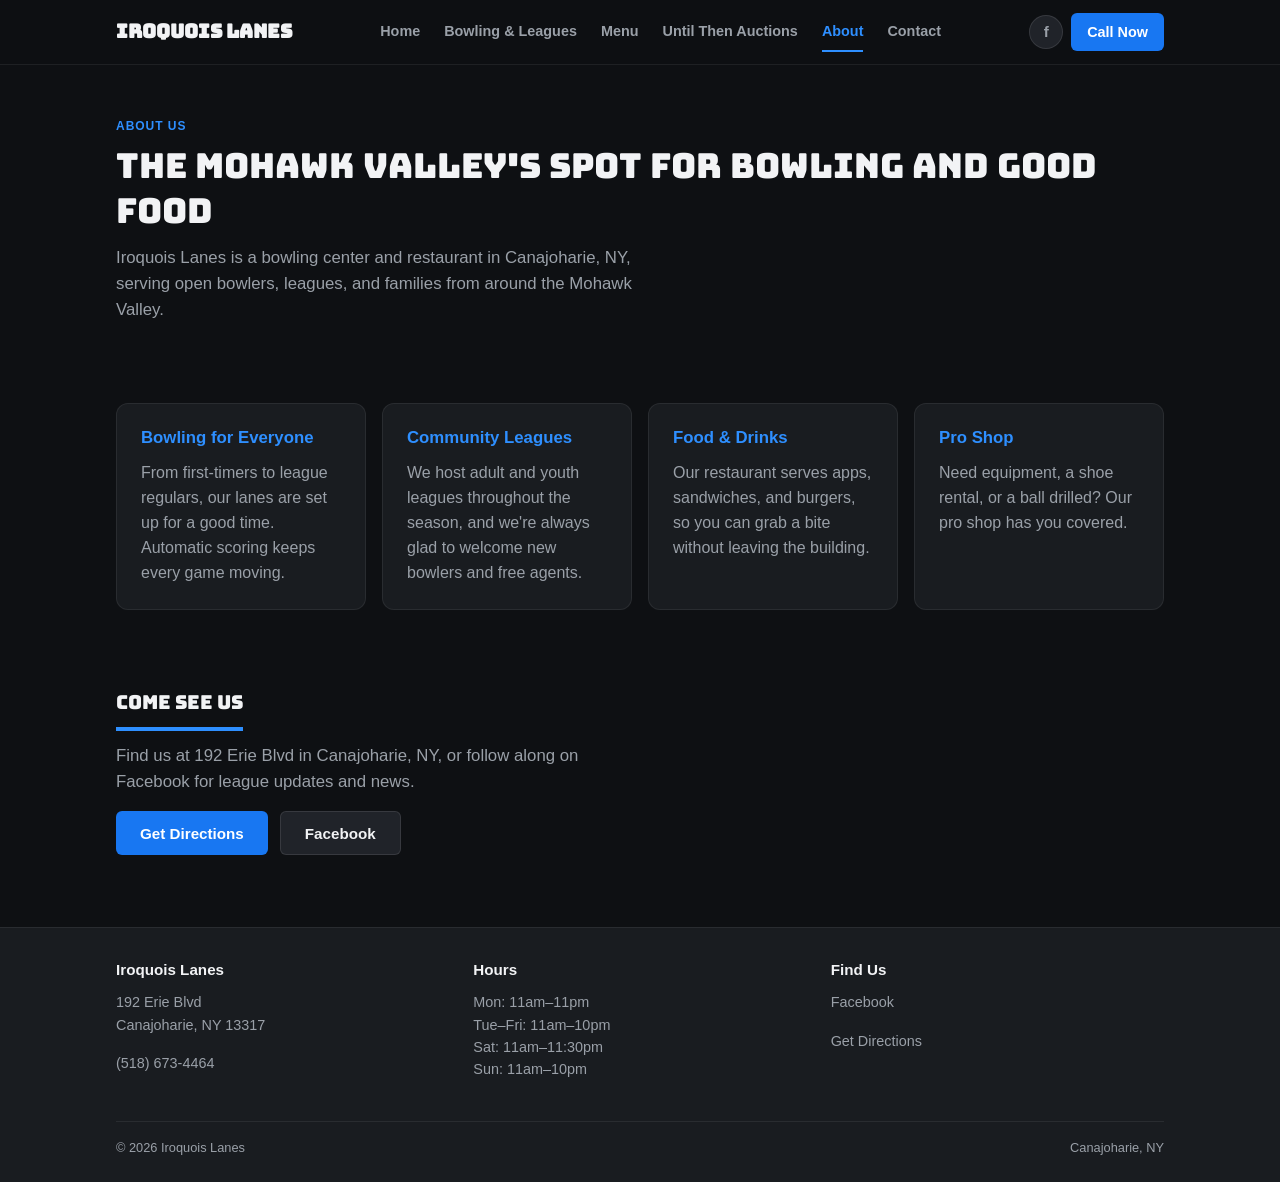
==== commit 9e48b3b2: "Pull back from the literal Facebook-page look, go dark - Drop the homepage's cover-photo/profile-bad" ====
--- a/about.html
+++ b/about.html
@@ -5,6 +5,9 @@
 <meta name="viewport" content="width=device-width, initial-scale=1.0">
 <title>About | Iroquois Lanes</title>
 <meta name="description" content="Iroquois Lanes is Canajoharie, NY's home for bowling, leagues, and good food in the Mohawk Valley.">
+<link rel="preconnect" href="https://fonts.googleapis.com">
+<link rel="preconnect" href="https://fonts.gstatic.com" crossorigin>
+<link href="https://fonts.googleapis.com/css2?family=Bungee&display=swap" rel="stylesheet">
 <link rel="stylesheet" href="styles.css">
 </head>
 <body>
--- a/styles.css
+++ b/styles.css
@@ -1,27 +1,29 @@
 /* ============================================
    Iroquois Lanes — shared stylesheet
-   Deliberately plain, Facebook-like look: light
-   gray page background, white rounded cards,
-   Facebook blue accents, system font stack.
-   The site is meant to feel like a companion to
-   the Iroquois Lanes Facebook Page, not a
-   separate "designed" brand.
+   Dark, plain, easy to read. The only thing
+   carried over from Facebook is the blue accent
+   color, since visitors will bounce between this
+   site and the Facebook Page. Everything else
+   (layout, type, structure) is its own thing, so
+   the site reads as Iroquois Lanes' own site, not
+   a Facebook clone.
    ============================================ */
 
 :root {
-  --fb-blue: #1877F2;
-  --fb-blue-dark: #166FE5;
-  --fb-blue-light: #E7F3FF;
-  --fb-green: #42B72A;
-  --fb-green-dark: #36A420;
-
-  --bg: #F0F2F5;
-  --card: #FFFFFF;
-  --text: #050505;
-  --text-secondary: #65676B;
-  --border: #CED0D4;
-  --border-light: #E4E6EB;
-
+  --accent: #2E8FFF;
+  --accent-dark: #1877F2;
+  --accent-tint: rgba(46, 143, 255, 0.14);
+  --accent-tint-border: rgba(46, 143, 255, 0.3);
+
+  --bg: #0E1013;
+  --card: #191C20;
+  --card-raised: #202329;
+  --text: #F2F3F5;
+  --text-secondary: #9AA0A8;
+  --border: rgba(255, 255, 255, 0.10);
+  --border-light: rgba(255, 255, 255, 0.07);
+
+  --font-display: 'Bungee', -apple-system, BlinkMacSystemFont, "Segoe UI", Roboto, Helvetica, Arial, sans-serif;
   --font-body: -apple-system, BlinkMacSystemFont, "Segoe UI", Roboto, Helvetica, Arial, sans-serif;
 
   --radius: 8px;
@@ -36,7 +38,7 @@
   --sp-07: 2.5rem;
   --sp-08: 3rem;
 
-  color-scheme: light;
+  color-scheme: dark;
 }
 
 @media (prefers-reduced-motion: reduce) {
@@ -58,16 +60,24 @@
   color: var(--text);
   font-family: var(--font-body);
   font-size: 1rem;
-  line-height: 1.5;
+  line-height: 1.55;
   -webkit-font-smoothing: antialiased;
 }
 
 img { max-width: 100%; display: block; }
 
-a { color: var(--fb-blue); text-decoration: none; }
+a { color: var(--accent); text-decoration: none; }
 a:hover { text-decoration: underline; }
 
-h1, h2, h3 {
+h1, h2 {
+  font-family: var(--font-display);
+  font-weight: 400;
+  line-height: 1.3;
+  margin: 0 0 var(--sp-03);
+  color: var(--text);
+}
+
+h3 {
   font-family: var(--font-body);
   font-weight: 700;
   line-height: 1.25;
@@ -75,35 +85,40 @@
   color: var(--text);
 }
 
-h1 { font-size: 1.7rem; }
-h2 { font-size: 1.3rem; }
+h1 { font-size: clamp(1.6rem, 3.2vw, 2.15rem); }
+h2 {
+  font-size: 1.2rem;
+  padding-bottom: var(--sp-03);
+  border-bottom: 4px solid var(--accent);
+  display: block;
+  width: fit-content;
+}
 h3 { font-size: 1.05rem; }
 
 p { margin: 0 0 var(--sp-04); }
 
 .eyebrow {
   text-transform: uppercase;
-  letter-spacing: 0.04em;
+  letter-spacing: 0.08em;
   font-size: 0.75rem;
   font-weight: 700;
-  color: var(--text-secondary);
+  color: var(--accent);
   display: inline-block;
   margin-bottom: var(--sp-02);
 }
 
 .wrap {
-  max-width: 940px;
+  max-width: 1080px;
   margin: 0 auto;
   padding: 0 var(--sp-04);
 }
 
-section { padding: var(--sp-06) 0; }
+section { padding: var(--sp-07) 0; }
 
 .card {
   background: var(--card);
   border: 1px solid var(--border-light);
   border-radius: var(--radius-lg);
-  box-shadow: 0 1px 2px rgba(0, 0, 0, 0.08);
 }
 
 /* Skip link */
@@ -111,7 +126,7 @@
   position: absolute;
   left: -999px;
   top: 0;
-  background: var(--fb-blue);
+  background: var(--accent-dark);
   color: #fff;
   padding: var(--sp-03) var(--sp-04);
   z-index: 100;
@@ -123,7 +138,8 @@
   position: sticky;
   top: 0;
   z-index: 50;
-  background: var(--card);
+  background: rgba(14, 16, 19, 0.92);
+  backdrop-filter: blur(6px);
   border-bottom: 1px solid var(--border-light);
 }
 
@@ -131,16 +147,17 @@
   display: flex;
   align-items: center;
   justify-content: space-between;
-  max-width: 940px;
+  max-width: 1080px;
   margin: 0 auto;
   padding: var(--sp-03) var(--sp-04);
   gap: var(--sp-04);
 }
 
 .brand {
-  font-size: 1.15rem;
-  font-weight: 800;
-  color: var(--fb-blue);
+  font-family: var(--font-display);
+  font-size: 1.2rem;
+  font-weight: 700;
+  color: var(--text);
   white-space: nowrap;
 }
 
@@ -155,12 +172,12 @@
   font-weight: 600;
   color: var(--text-secondary);
   padding: var(--sp-02) 0;
-  border-bottom: 3px solid transparent;
+  border-bottom: 2px solid transparent;
 }
 .main-nav a:hover { color: var(--text); text-decoration: none; }
 .main-nav a[aria-current="page"] {
-  color: var(--fb-blue);
-  border-bottom-color: var(--fb-blue);
+  color: var(--accent);
+  border-bottom-color: var(--accent);
 }
 
 .header-actions {
@@ -173,29 +190,30 @@
   display: inline-flex;
   align-items: center;
   padding: var(--sp-02) var(--sp-04);
-  background: var(--fb-blue);
+  background: var(--accent-dark);
   color: #fff;
   font-size: 0.9rem;
   font-weight: 600;
   border-radius: 6px;
   white-space: nowrap;
 }
-.btn-header:hover { background: var(--fb-blue-dark); color: #fff; text-decoration: none; }
+.btn-header:hover { background: var(--accent); color: #fff; text-decoration: none; }
 
 .fb-icon-btn {
   display: inline-flex;
   align-items: center;
   justify-content: center;
-  width: 36px;
-  height: 36px;
+  width: 34px;
+  height: 34px;
   border-radius: 50%;
-  background: var(--fb-blue);
-  color: #fff;
+  background: var(--card-raised);
+  border: 1px solid var(--border);
+  color: var(--text-secondary);
   font-weight: 800;
-  font-size: 1rem;
+  font-size: 0.95rem;
   flex-shrink: 0;
 }
-.fb-icon-btn:hover { background: var(--fb-blue-dark); color: #fff; text-decoration: none; }
+.fb-icon-btn:hover { color: var(--accent); border-color: var(--accent-tint-border); text-decoration: none; }
 
 .nav-toggle {
   display: none;
@@ -219,15 +237,14 @@
     flex-direction: column;
     gap: 0;
     border-bottom: 1px solid var(--border-light);
-    box-shadow: 0 4px 8px rgba(0,0,0,0.08);
   }
   .main-nav.open { display: flex; }
   .main-nav a {
     padding: var(--sp-04);
     border-bottom: 1px solid var(--border-light);
-    border-left: 3px solid transparent;
+    border-left: 2px solid transparent;
   }
-  .main-nav a[aria-current="page"] { border-bottom-color: var(--border-light); border-left-color: var(--fb-blue); }
+  .main-nav a[aria-current="page"] { border-bottom-color: var(--border-light); border-left-color: var(--accent); }
 }
 
 /* ============ Buttons ============ */
@@ -238,108 +255,55 @@
   justify-content: center;
   gap: var(--sp-02);
   padding: 0 var(--sp-05);
-  height: 40px;
+  height: 44px;
   font-size: 0.95rem;
   font-weight: 600;
   border-radius: 6px;
   border: none;
 }
 
-.btn-primary { background: var(--fb-blue); color: #fff; }
-.btn-primary:hover { background: var(--fb-blue-dark); color: #fff; text-decoration: none; }
-
-.btn-secondary { background: var(--border-light); color: var(--text); }
-.btn-secondary:hover { background: #d8dadf; color: var(--text); text-decoration: none; }
-
-.btn-facebook { background: var(--fb-blue-light); color: var(--fb-blue); }
-.btn-facebook:hover { background: #d8e9ff; color: var(--fb-blue); text-decoration: none; }
-
-.btn-row { display: flex; gap: var(--sp-02); flex-wrap: wrap; }
-
-/* ============ Page header (Facebook-Page-style, homepage) ============ */
-.page-header { padding-top: var(--sp-05); }
-
-.page-header-card {
-  background: var(--card);
-  border: 1px solid var(--border-light);
+.btn-primary { background: var(--accent-dark); color: #fff; }
+.btn-primary:hover { background: var(--accent); color: #fff; text-decoration: none; }
+
+.btn-secondary { background: var(--card-raised); color: var(--text); border: 1px solid var(--border); }
+.btn-secondary:hover { border-color: var(--accent-tint-border); color: var(--text); text-decoration: none; }
+
+.btn-facebook { background: var(--accent-tint); color: var(--accent); border: 1px solid var(--accent-tint-border); }
+.btn-facebook:hover { background: rgba(46, 143, 255, 0.22); color: var(--accent); text-decoration: none; }
+
+.btn-row { display: flex; gap: var(--sp-03); flex-wrap: wrap; }
+
+/* ============ Hero ============ */
+.hero { padding: var(--sp-08) 0 var(--sp-05); }
+
+.hero-grid {
+  display: grid;
+  grid-template-columns: 1.1fr 0.9fr;
+  gap: var(--sp-06);
+  align-items: center;
+}
+@media (max-width: 780px) {
+  .hero-grid { grid-template-columns: 1fr; }
+}
+
+.hero-photo-frame {
   border-radius: var(--radius-lg);
   overflow: hidden;
-  box-shadow: 0 1px 2px rgba(0, 0, 0, 0.08);
-}
-
-.cover-photo {
-  width: 100%;
-  aspect-ratio: 2.7 / 1;
-  background: var(--fb-blue-light);
-  overflow: hidden;
-}
-.cover-photo img { width: 100%; height: 100%; object-fit: cover; }
-
-.page-identity {
-  display: flex;
-  align-items: flex-end;
-  gap: var(--sp-04);
-  padding: 0 var(--sp-05);
-  margin-top: -48px;
-}
-
-.profile-badge {
-  width: 96px;
-  height: 96px;
-  border-radius: 50%;
-  background: var(--fb-blue);
-  color: #fff;
-  display: flex;
-  align-items: center;
-  justify-content: center;
-  font-size: 1.9rem;
-  font-weight: 800;
-  border: 4px solid var(--card);
-  flex-shrink: 0;
-}
-
-.page-title-block { padding-bottom: var(--sp-03); }
-.page-title-block h1 { margin-bottom: var(--sp-01); }
-.page-category { color: var(--text-secondary); font-size: 0.95rem; margin: 0; }
-
-.page-actions {
-  padding: var(--sp-04) var(--sp-05) var(--sp-05);
-  border-top: 1px solid var(--border-light);
-  margin-top: var(--sp-04);
-}
-
-@media (max-width: 560px) {
-  .page-identity { flex-direction: column; align-items: flex-start; gap: var(--sp-03); }
-  .profile-badge { width: 76px; height: 76px; font-size: 1.5rem; }
-}
-
-/* ============ Simple page header (subpages) ============ */
-.hero {
-  padding: var(--sp-06) 0 var(--sp-02);
-}
-.hero .wrap {
-  background: var(--card);
-  border: 1px solid var(--border-light);
-  border-radius: var(--radius-lg);
-  padding: var(--sp-06) var(--sp-05);
-  box-shadow: 0 1px 2px rgba(0, 0, 0, 0.08);
-}
+  border: 1px solid var(--border);
+  aspect-ratio: 4 / 3;
+  background: var(--card);
+}
+.hero-photo-frame img { width: 100%; height: 100%; object-fit: cover; }
+
 .hero-sub {
-  font-size: 1rem;
+  font-size: 1.05rem;
   color: var(--text-secondary);
   max-width: 56ch;
-  margin-bottom: 0;
-}
-
-.hero-grid {
-  display: grid;
-  grid-template-columns: 1.1fr 0.9fr;
-  gap: var(--sp-05);
-  align-items: center;
-}
-@media (max-width: 780px) {
-  .hero-grid { grid-template-columns: 1fr; }
-}
+}
+
+/* Simple banner header used on subpages */
+.page-banner { padding: var(--sp-07) 0 var(--sp-02); }
+.page-banner .hero-sub { margin-bottom: 0; }
 
 /* ============ Info strip ============ */
 .info-strip { padding: var(--sp-05) 0; }
@@ -360,7 +324,7 @@
 .info-item .eyebrow { margin-bottom: var(--sp-02); }
 .info-item p { margin: 0; color: var(--text-secondary); }
 .info-item a { color: var(--text); font-weight: 600; }
-.info-item a:hover { color: var(--fb-blue); }
+.info-item a:hover { color: var(--accent); }
 
 /* ============ Cards grid ============ */
 .card-grid {
@@ -370,7 +334,7 @@
 }
 
 .card-grid .card { padding: var(--sp-05); }
-.card-grid .card h3 { color: var(--text); }
+.card-grid .card h3 { color: var(--accent); }
 .card-grid .card p { color: var(--text-secondary); margin-bottom: 0; }
 
 /* ============ Facebook callout ============ */
@@ -381,34 +345,40 @@
   gap: var(--sp-04);
   flex-wrap: wrap;
   padding: var(--sp-05);
-  background: var(--fb-blue-light);
-  border: 1px solid #cfe4ff;
+  background: var(--accent-tint);
+  border: 1px solid var(--accent-tint-border);
   border-radius: var(--radius-lg);
 }
 .fb-callout-text { display: flex; align-items: center; gap: var(--sp-04); }
 .fb-callout h3 { margin: 0 0 2px; }
 .fb-callout p { margin: 0; color: var(--text-secondary); }
 
-/* ============ Photo grid (Facebook Photos tab style) ============ */
+/* ============ Photo grid ============ */
 .photo-strip {
   display: grid;
-  grid-template-columns: repeat(auto-fit, minmax(160px, 1fr));
-  gap: var(--sp-02);
+  grid-template-columns: repeat(auto-fit, minmax(180px, 1fr));
+  gap: var(--sp-03);
 }
 .photo-strip .frame {
   border-radius: var(--radius);
   overflow: hidden;
-  aspect-ratio: 1 / 1;
-  background: var(--border-light);
+  aspect-ratio: 4 / 3;
+  background: var(--card);
+  border: 1px solid var(--border-light);
 }
 .photo-strip .frame img { width: 100%; height: 100%; object-fit: cover; }
 
-/* ============ Facebook feed widget ============ */
+/* ============ Facebook feed widget ============
+   Left un-themed on purpose (it's embedded FB
+   content, styled by Facebook) so it reads as a
+   distinct embed, not part of our own layout. */
+.fb-widget-section { background: var(--card); border: 1px solid var(--border-light); border-radius: var(--radius-lg); padding: var(--sp-05); }
 .fb-widget-wrap {
   width: 100%;
   overflow-x: auto;
   display: flex;
   justify-content: center;
+  margin-top: var(--sp-04);
 }
 .fb-widget-wrap .fb-page { max-width: 100%; }
 
@@ -424,9 +394,14 @@
   flex-direction: column;
   gap: var(--sp-02);
 }
-.listing-card h3 { margin-bottom: 0; }
+.listing-card h3 { margin-bottom: 0; color: var(--accent); }
 .listing-card p { color: var(--text-secondary); margin-bottom: var(--sp-02); }
 .listing-card .btn-secondary { align-self: flex-start; }
+
+/* ============ CTA card (centered) ============ */
+.cta-card { padding: var(--sp-06); text-align: center; }
+.cta-card h2, .cta-card .hero-sub { margin-left: auto; margin-right: auto; }
+.cta-card .btn-row { justify-content: center; }
 
 /* ============ Divider ============ */
 .divider {
@@ -437,9 +412,8 @@
 }
 
 /* ============ Menu page ============ */
-.menu-section .card { padding: var(--sp-05) var(--sp-06); margin-bottom: var(--sp-04); }
-.menu-section h2 { color: var(--fb-blue); }
-.menu-list { list-style: none; margin: 0 0 var(--sp-05); padding: 0; }
+.menu-section h2 { color: var(--accent); }
+.menu-list { list-style: none; margin: 0 0 var(--sp-06); padding: 0; }
 .menu-list li {
   display: flex;
   justify-content: space-between;
@@ -453,7 +427,8 @@
 .menu-note {
   font-size: 0.9rem;
   color: var(--text-secondary);
-  background: var(--fb-blue-light);
+  background: var(--card);
+  border: 1px solid var(--border-light);
   border-radius: var(--radius);
   padding: var(--sp-04) var(--sp-05);
 }
@@ -469,7 +444,7 @@
   overflow: hidden;
   border: 1px solid var(--border-light);
 }
-.map-frame iframe { width: 100%; height: 340px; border: 0; display: block; }
+.map-frame iframe { width: 100%; height: 340px; border: 0; display: block; filter: invert(90%) hue-rotate(180deg); }
 
 /* ============ Footer ============ */
 .site-footer {
@@ -487,7 +462,7 @@
 @media (max-width: 700px) {
   .footer-grid { grid-template-columns: 1fr; }
 }
-.footer-grid h3 { font-size: 0.95rem; }
+.footer-grid h3 { font-size: 0.95rem; color: var(--text); }
 .footer-grid p, .footer-grid a { color: var(--text-secondary); font-size: 0.9rem; }
 .footer-bottom {
   border-top: 1px solid var(--border-light);
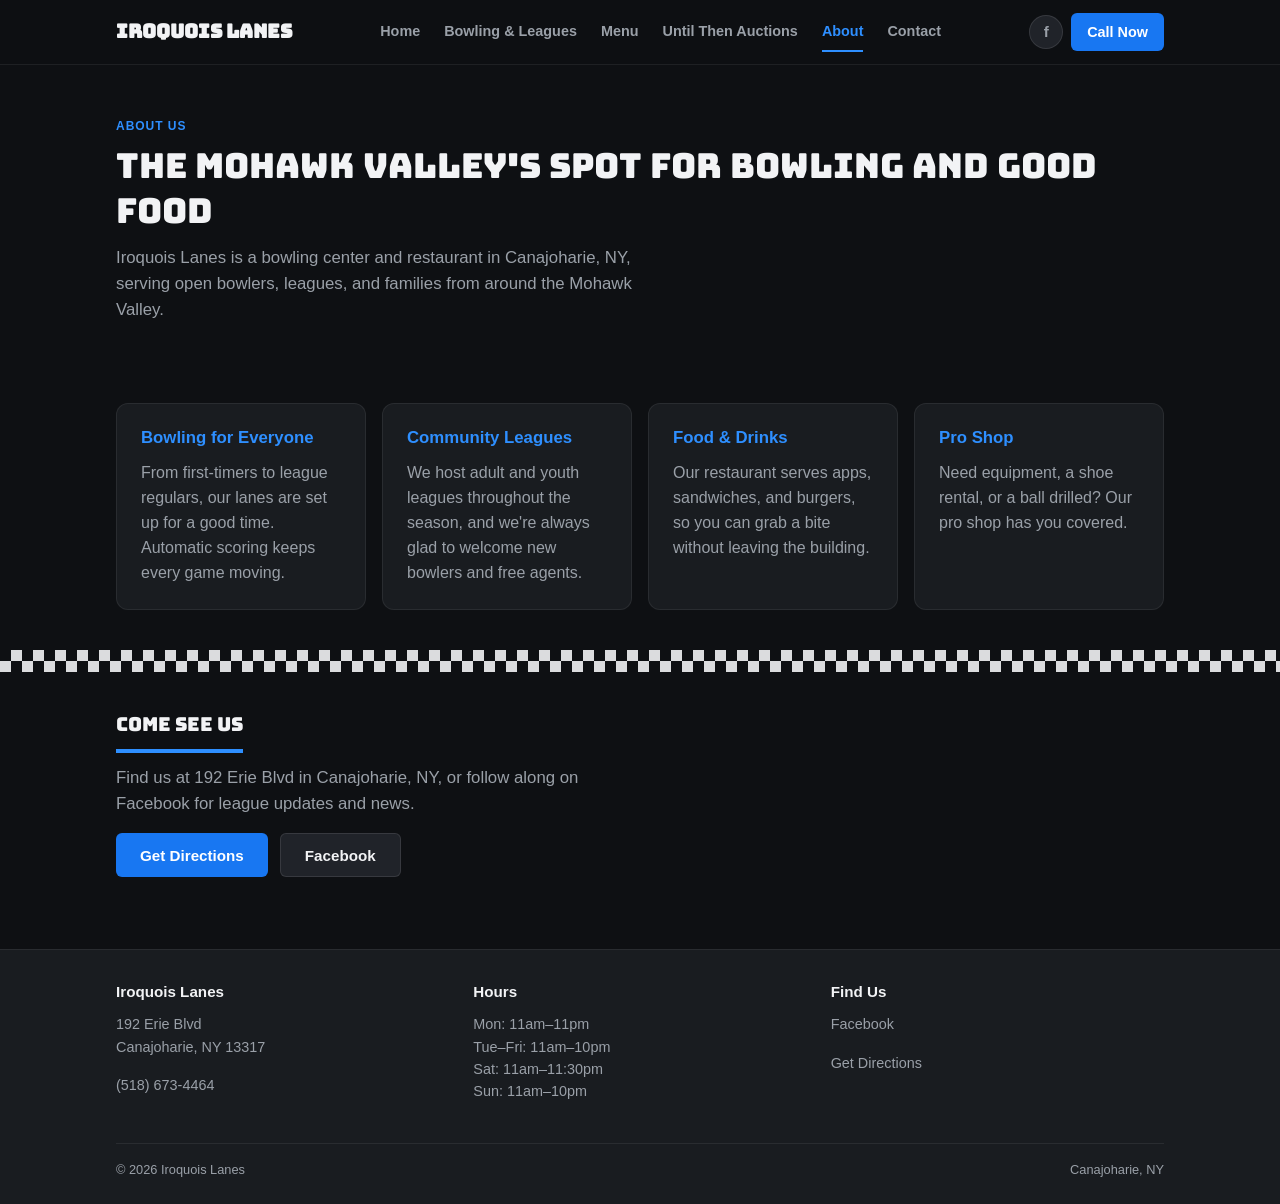
==== commit 03b5be53: "Bring back a checkered-flag divider, add Until Then's logo and photos - Reintroduce a checkerboard d" ====
--- a/about.html
+++ b/about.html
@@ -65,6 +65,8 @@
     </div>
   </section>
 
+  <div class="checker-divider"></div>
+
   <section>
     <div class="wrap">
       <h2>Come see us</h2>
--- a/styles.css
+++ b/styles.css
@@ -411,6 +411,35 @@
   margin: 0;
 }
 
+/* Checkered-flag divider, a nod to the bowling alley's own
+   checkerboard floor (and a literal checkered flag for the
+   auction side of the site). Purely decorative flourish. */
+.checker-divider {
+  height: 22px;
+  background-image: conic-gradient(var(--text) 25%, transparent 0 50%, var(--text) 0 75%, transparent 0);
+  background-size: 22px 22px;
+  opacity: 0.9;
+}
+
+/* ============ Until Then badge ============ */
+.until-then-badge {
+  width: 84px;
+  height: 84px;
+  flex-shrink: 0;
+  background: #fff;
+  border-radius: 50%;
+  padding: 6px;
+}
+.until-then-badge img { width: 100%; height: 100%; object-fit: contain; }
+
+.hero-title-row {
+  display: flex;
+  align-items: center;
+  gap: var(--sp-04);
+  margin-bottom: var(--sp-03);
+}
+.hero-title-row h1 { margin-bottom: 0; }
+
 /* ============ Menu page ============ */
 .menu-section h2 { color: var(--accent); }
 .menu-list { list-style: none; margin: 0 0 var(--sp-06); padding: 0; }
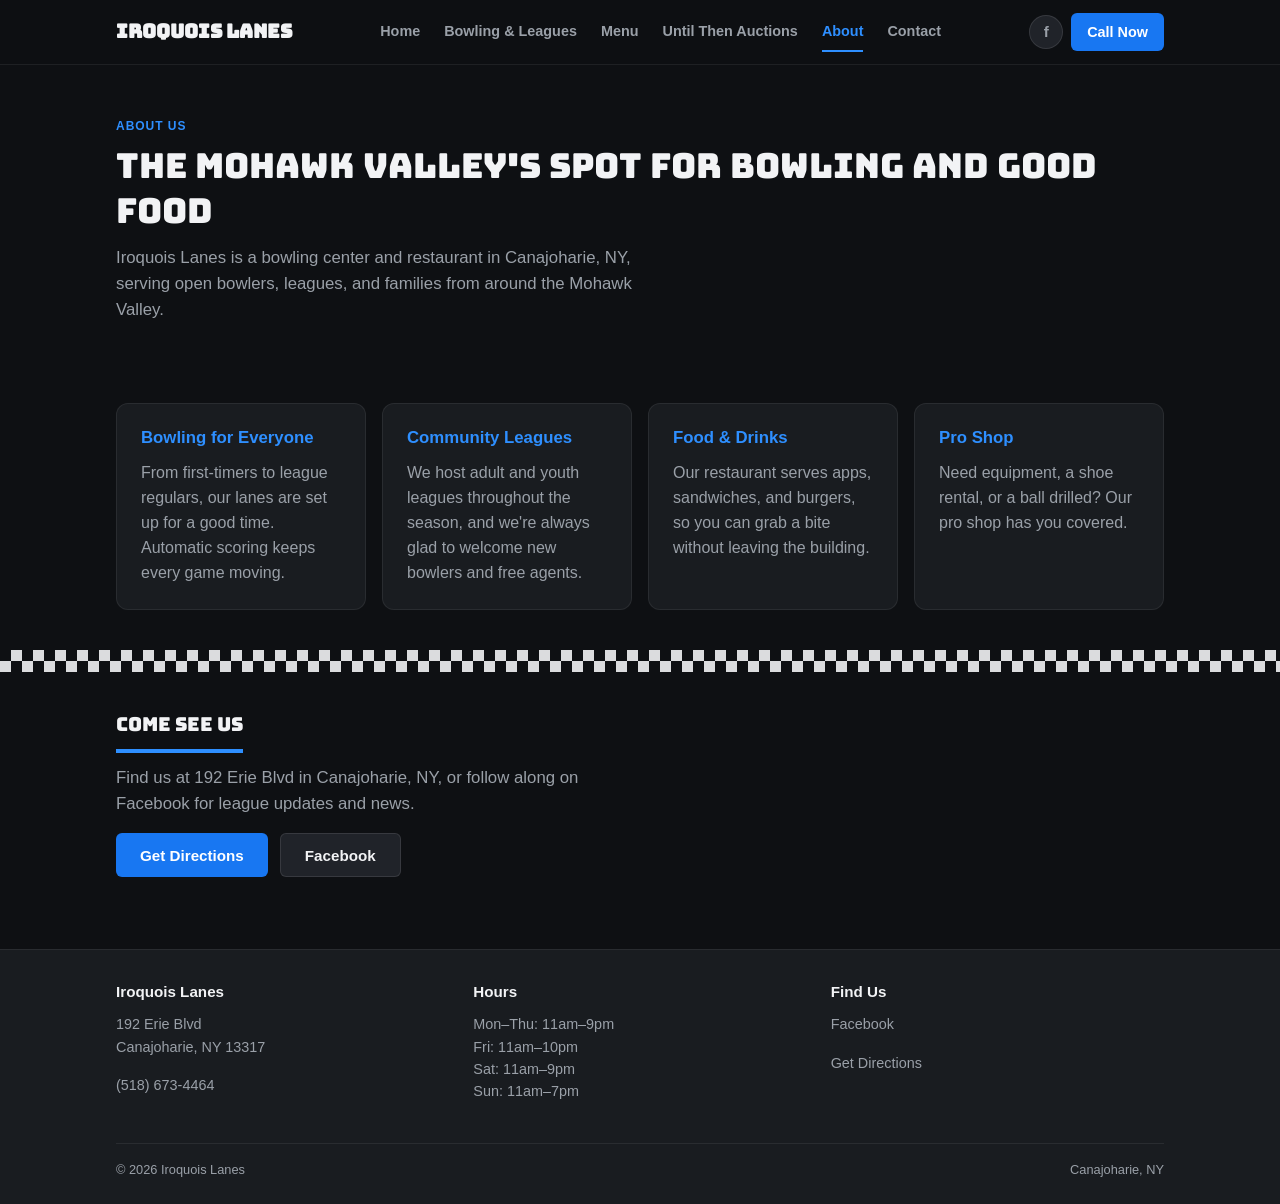
==== commit b75c832b: "Correct site hours with real summer hours from the owner Replace the Yelp/Google-sourced hours (whic" ====
--- a/about.html
+++ b/about.html
@@ -90,7 +90,7 @@
       </div>
       <div>
         <h3>Hours</h3>
-        <p>Mon: 11am&ndash;11pm<br>Tue&ndash;Fri: 11am&ndash;10pm<br>Sat: 11am&ndash;11:30pm<br>Sun: 11am&ndash;10pm</p>
+        <p>Mon&ndash;Thu: 11am&ndash;9pm<br>Fri: 11am&ndash;10pm<br>Sat: 11am&ndash;9pm<br>Sun: 11am&ndash;7pm</p>
       </div>
       <div>
         <h3>Find Us</h3>
--- a/styles.css
+++ b/styles.css
@@ -442,6 +442,14 @@
 
 /* ============ Menu page ============ */
 .menu-section h2 { color: var(--accent); }
+.menu-columns {
+  display: grid;
+  grid-template-columns: 1fr 1fr;
+  gap: 0 var(--sp-06);
+}
+@media (max-width: 700px) {
+  .menu-columns { grid-template-columns: 1fr; }
+}
 .menu-list { list-style: none; margin: 0 0 var(--sp-06); padding: 0; }
 .menu-list li {
   display: flex;
@@ -453,6 +461,13 @@
 .menu-list li:last-child { border-bottom: none; }
 .menu-list .item-name { font-weight: 600; }
 .menu-list .item-desc { color: var(--text-secondary); font-size: 0.9rem; display: block; font-weight: 400; }
+.menu-list .item-price {
+  white-space: nowrap;
+  font-weight: 600;
+  color: var(--accent);
+  padding-left: var(--sp-03);
+  flex-shrink: 0;
+}
 .menu-note {
   font-size: 0.9rem;
   color: var(--text-secondary);
@@ -461,6 +476,23 @@
   border-radius: var(--radius);
   padding: var(--sp-04) var(--sp-05);
 }
+
+.wing-pricing {
+  display: flex;
+  flex-wrap: wrap;
+  gap: var(--sp-02);
+  margin: 0 0 var(--sp-06);
+  padding: 0;
+  list-style: none;
+}
+.wing-pricing li {
+  background: var(--card);
+  border: 1px solid var(--border-light);
+  border-radius: var(--radius);
+  padding: var(--sp-02) var(--sp-04);
+  font-size: 0.9rem;
+}
+.wing-pricing .item-price { color: var(--accent); font-weight: 600; }
 
 /* ============ Hours table ============ */
 .hours-table { width: 100%; border-collapse: collapse; }
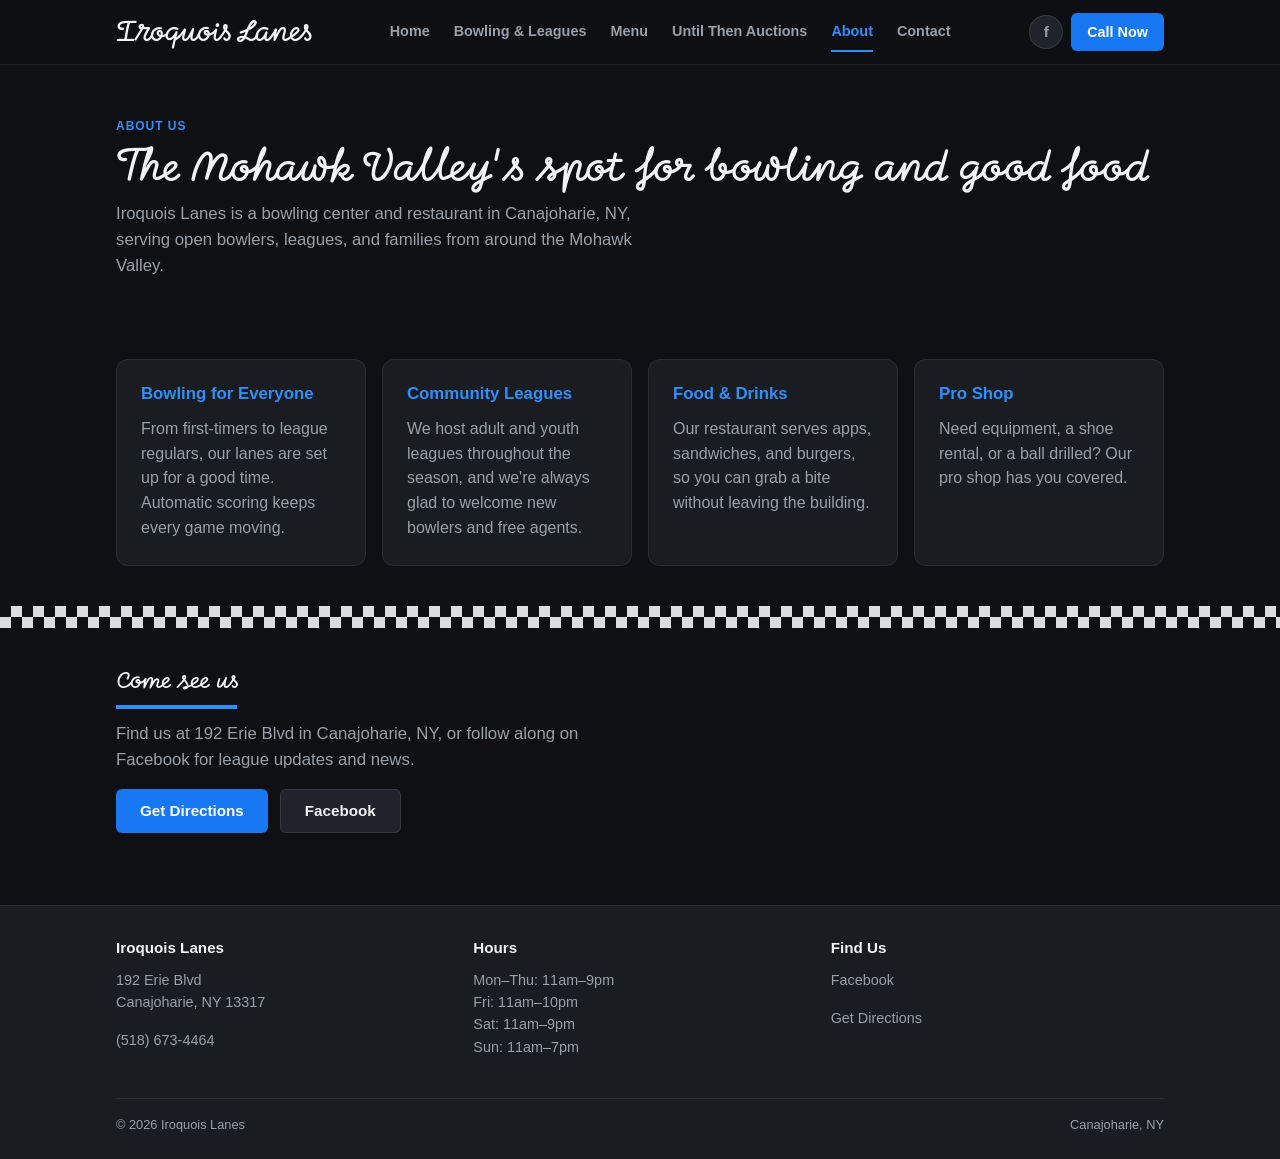
==== commit 5c565976: "Swap Bungee for Momo Signature Replaces the display font (h1/h2 headings and the brand wordmark) wit" ====
--- a/about.html
+++ b/about.html
@@ -7,7 +7,7 @@
 <meta name="description" content="Iroquois Lanes is Canajoharie, NY's home for bowling, leagues, and good food in the Mohawk Valley.">
 <link rel="preconnect" href="https://fonts.googleapis.com">
 <link rel="preconnect" href="https://fonts.gstatic.com" crossorigin>
-<link href="https://fonts.googleapis.com/css2?family=Bungee&display=swap" rel="stylesheet">
+<link href="https://fonts.googleapis.com/css2?family=Momo+Signature&display=swap" rel="stylesheet">
 <link rel="stylesheet" href="styles.css">
 </head>
 <body>
--- a/styles.css
+++ b/styles.css
@@ -23,7 +23,7 @@
   --border: rgba(255, 255, 255, 0.10);
   --border-light: rgba(255, 255, 255, 0.07);
 
-  --font-display: 'Bungee', -apple-system, BlinkMacSystemFont, "Segoe UI", Roboto, Helvetica, Arial, sans-serif;
+  --font-display: 'Momo Signature', -apple-system, BlinkMacSystemFont, "Segoe UI", Roboto, Helvetica, Arial, sans-serif;
   --font-body: -apple-system, BlinkMacSystemFont, "Segoe UI", Roboto, Helvetica, Arial, sans-serif;
 
   --radius: 8px;
@@ -155,8 +155,8 @@
 
 .brand {
   font-family: var(--font-display);
-  font-size: 1.2rem;
-  font-weight: 700;
+  font-size: 1.45rem;
+  font-weight: 400;
   color: var(--text);
   white-space: nowrap;
 }
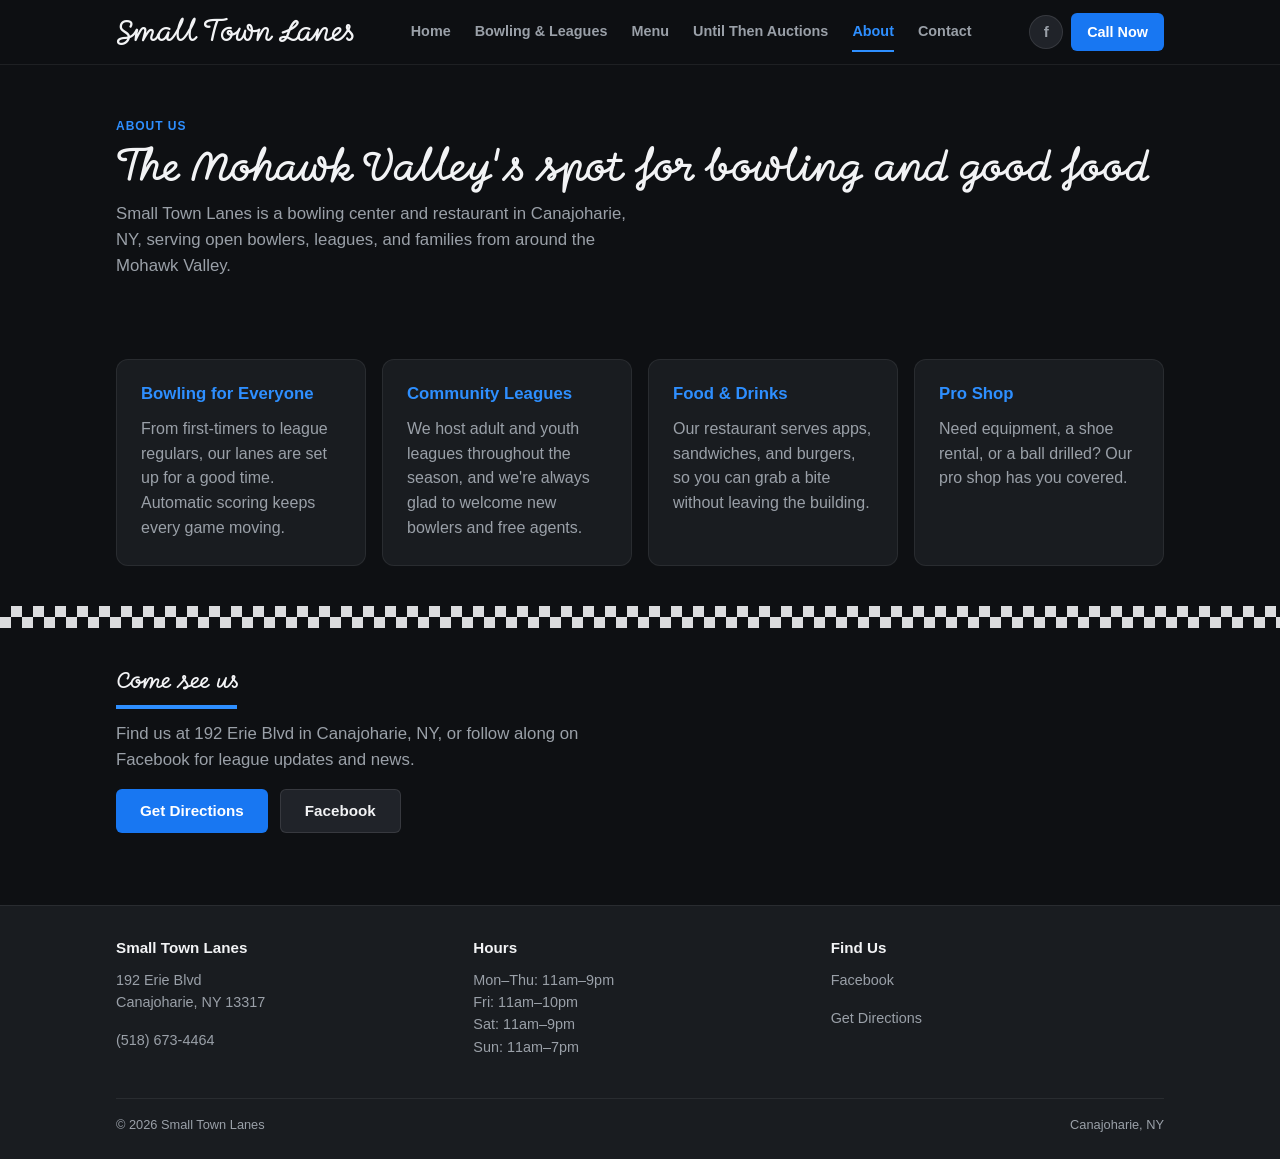
==== commit 05ab0390: "Rename site branding to Small Town Lanes Swaps the displayed business name sitewide (titles, meta de" ====
--- a/about.html
+++ b/about.html
@@ -3,8 +3,8 @@
 <head>
 <meta charset="UTF-8">
 <meta name="viewport" content="width=device-width, initial-scale=1.0">
-<title>About | Iroquois Lanes</title>
-<meta name="description" content="Iroquois Lanes is Canajoharie, NY's home for bowling, leagues, and good food in the Mohawk Valley.">
+<title>About | Small Town Lanes</title>
+<meta name="description" content="Small Town Lanes is Canajoharie, NY's home for bowling, leagues, and good food in the Mohawk Valley.">
 <link rel="preconnect" href="https://fonts.googleapis.com">
 <link rel="preconnect" href="https://fonts.gstatic.com" crossorigin>
 <link href="https://fonts.googleapis.com/css2?family=Momo+Signature&display=swap" rel="stylesheet">
@@ -15,7 +15,7 @@
 
 <header class="site-header">
   <div class="header-content">
-    <a href="index.html" class="brand">Iroquois Lanes</a>
+    <a href="index.html" class="brand">Small Town Lanes</a>
     <nav class="main-nav">
       <a href="index.html">Home</a>
       <a href="leagues.html">Bowling &amp; Leagues</a>
@@ -26,7 +26,7 @@
     </nav>
     <div class="header-actions">
       <button class="nav-toggle" aria-label="Toggle navigation" aria-expanded="false">&#9776;</button>
-      <a href="https://www.facebook.com/p/Iroquois-Lanes-100047014855632/" target="_blank" rel="noopener" class="fb-icon-btn" aria-label="Iroquois Lanes on Facebook">f</a>
+      <a href="https://www.facebook.com/p/Iroquois-Lanes-100047014855632/" target="_blank" rel="noopener" class="fb-icon-btn" aria-label="Small Town Lanes on Facebook">f</a>
       <a href="tel:+15186734464" class="btn-header">Call Now</a>
     </div>
   </div>
@@ -38,7 +38,7 @@
     <div class="wrap">
       <span class="eyebrow">About Us</span>
       <h1>The Mohawk Valley's spot for bowling and good food</h1>
-      <p class="hero-sub">Iroquois Lanes is a bowling center and restaurant in Canajoharie, NY, serving open bowlers, leagues, and families from around the Mohawk Valley.</p>
+      <p class="hero-sub">Small Town Lanes is a bowling center and restaurant in Canajoharie, NY, serving open bowlers, leagues, and families from around the Mohawk Valley.</p>
     </div>
   </section>
 
@@ -84,7 +84,7 @@
   <div class="wrap">
     <div class="footer-grid">
       <div>
-        <h3>Iroquois Lanes</h3>
+        <h3>Small Town Lanes</h3>
         <p>192 Erie Blvd<br>Canajoharie, NY 13317</p>
         <p><a href="tel:+15186734464">(518) 673-4464</a></p>
       </div>
@@ -99,7 +99,7 @@
       </div>
     </div>
     <div class="footer-bottom">
-      <span>&copy; <span id="year"></span> Iroquois Lanes</span>
+      <span>&copy; <span id="year"></span> Small Town Lanes</span>
       <span>Canajoharie, NY</span>
     </div>
   </div>
--- a/styles.css
+++ b/styles.css
@@ -1,11 +1,11 @@
 /* ============================================
-   Iroquois Lanes — shared stylesheet
+   Small Town Lanes — shared stylesheet
    Dark, plain, easy to read. The only thing
    carried over from Facebook is the blue accent
    color, since visitors will bounce between this
    site and the Facebook Page. Everything else
    (layout, type, structure) is its own thing, so
-   the site reads as Iroquois Lanes' own site, not
+   the site reads as Small Town Lanes' own site, not
    a Facebook clone.
    ============================================ */
 
